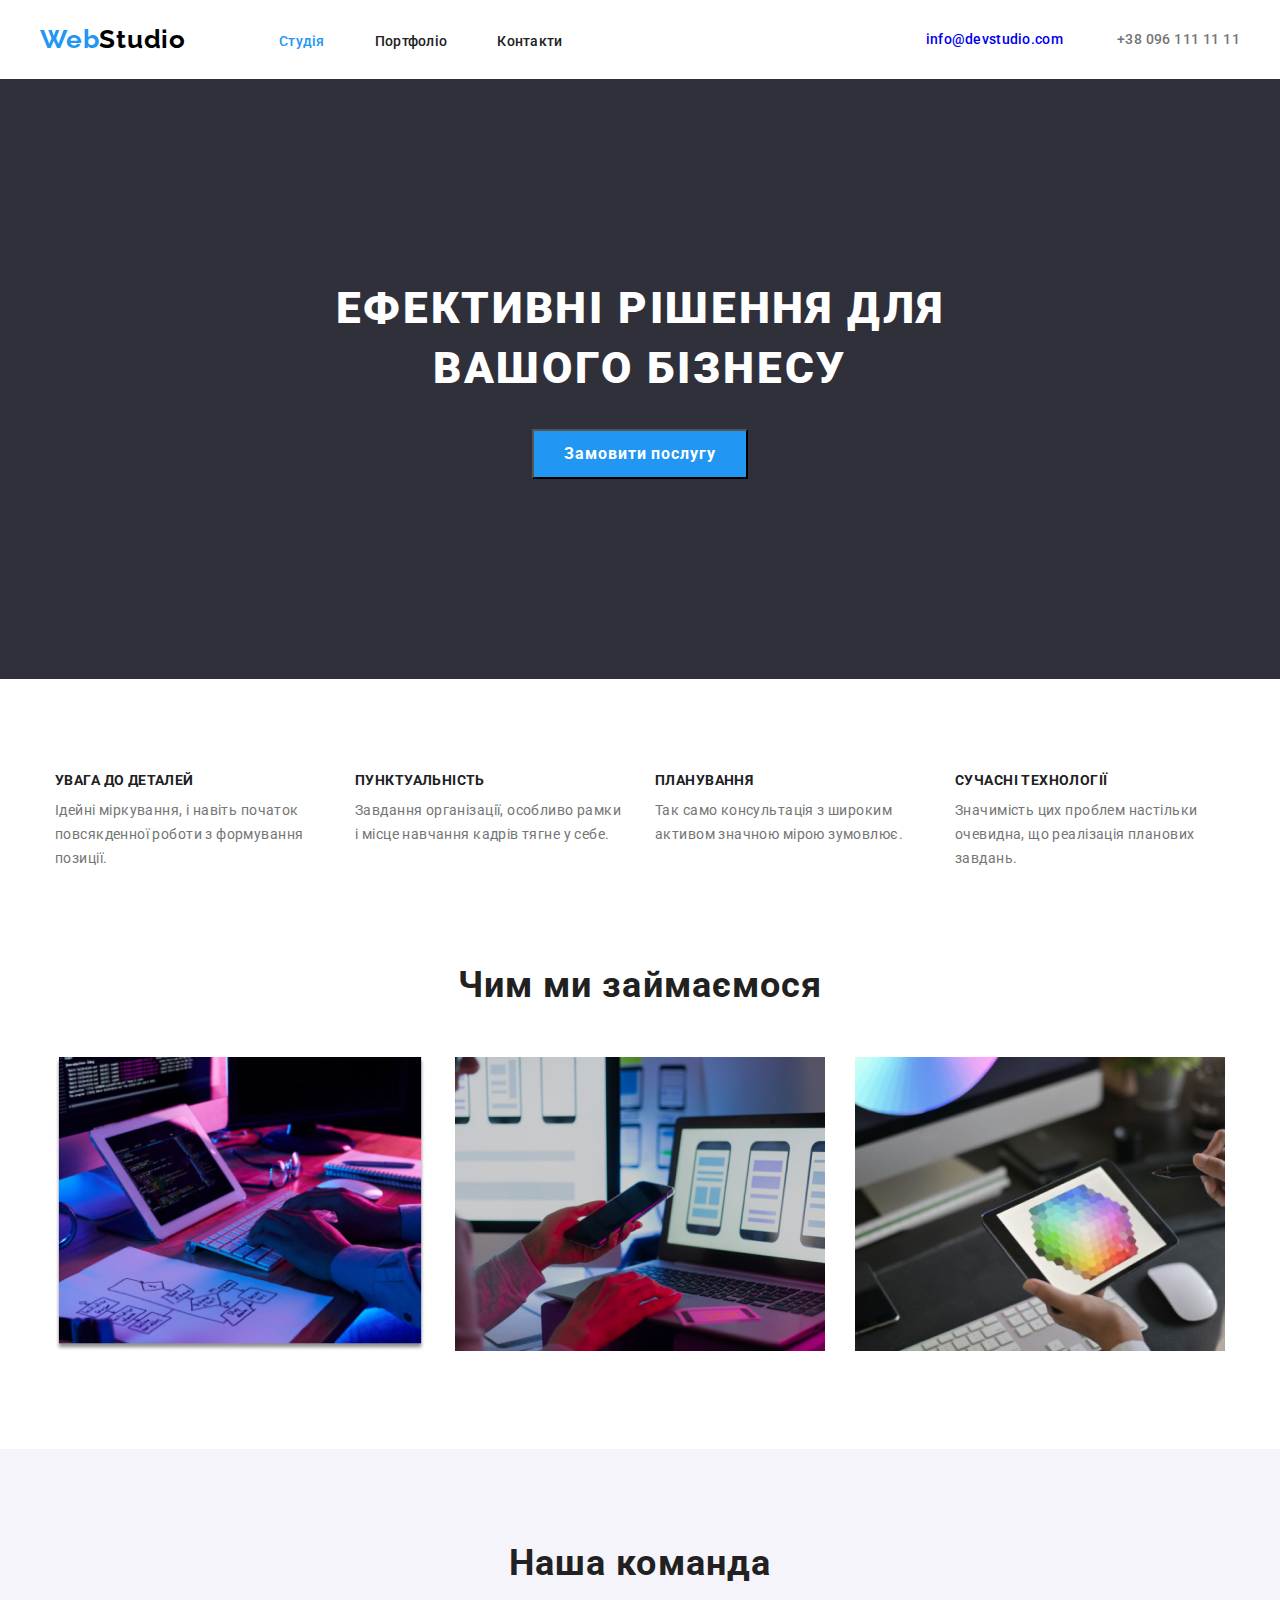
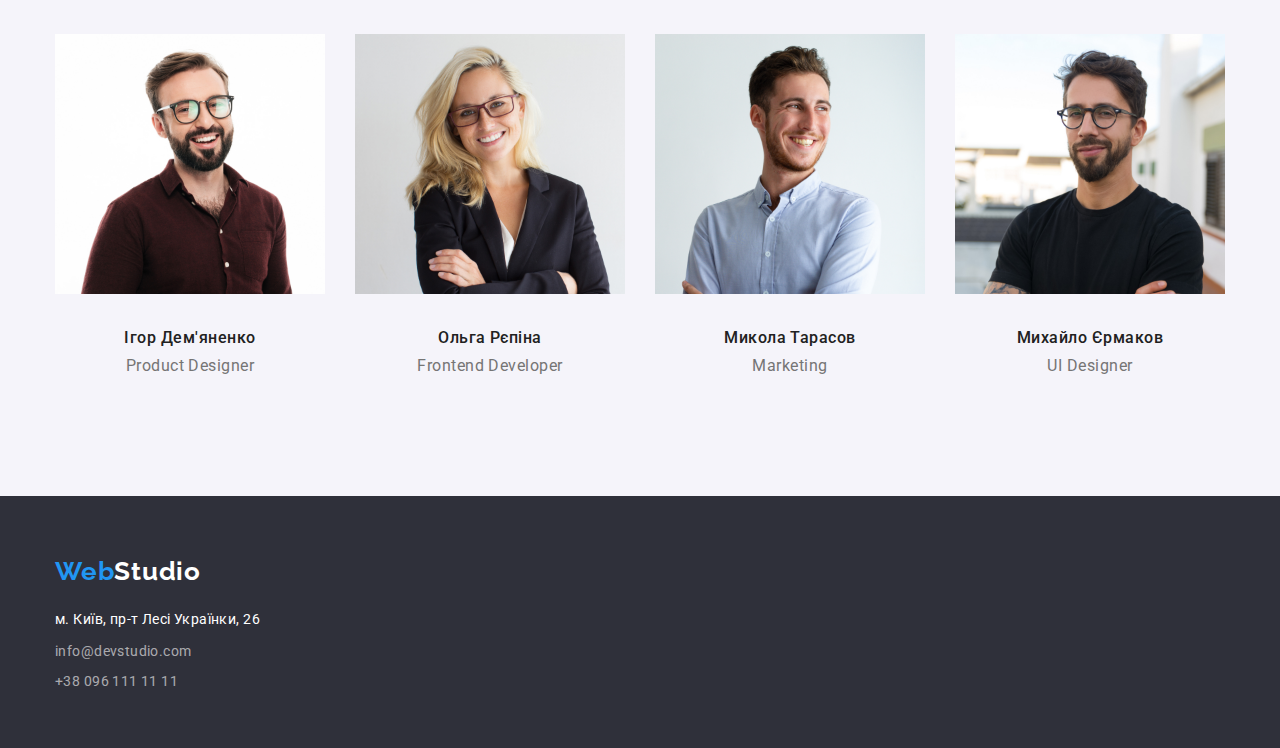
==== index.html @ 67170c25 "Initial commit" ====
<!DOCTYPE html>
<html lang="uk">
<head>
    <meta charset="UTF-8">
    <meta http-equiv="X-UA-Compatible" content="IE=edge">
    <meta name="viewport" content="width=headre, initial-scale=1.0">
    <link rel="stylesheet" href="./css/styles.css">
    <title>Студія</title>
    <link rel="preconnect" href="https://fonts.googleapis.com">
<link rel="preconnect" href="https://fonts.gstatic.com" crossorigin>
<link href="https://fonts.googleapis.com/css2?family=Raleway:wght@700&family=Roboto:wght@400;500;700;900&display=swap" rel="stylesheet">

</head>
<body> <!-- header-->
    <header class="header-main"> 
        <div class="header-container">
                <a href="./index.html" class="logo-header">
                Web<span class="studio">Studio</span></a> 
            <nav class="frame-line">
                <ul class="site-nav">    <!-- ul список-->
                    <li><a href="./index.html"
                        class="list-html current">Студія</a></li>  
                    <li><a href="./портфоліо.html"
                        class="block box">Портфоліо</a></li>
                    <li><a href="#блок2"
                        class="block">Контакти</a></li>
                </ul>
            </nav>
            <div class="header-contact">
                <a href="mailto:" class="email">info@devstudio.com</a>   
                <a href="tel:+380961111111" class="number">+38 096 111 11 11</a>
            </div>
        </div>
    </header>

    <main>          <!-- main-->
        <section class="main-head"> 
            <div class="main-container">
                <h1 class="section-main">Ефективні рішення для <br>
                    вашого бізнесу</h1>
                <button type="button" class="button-main">Замовити послугу</button>
            </div>
        </section>

        <section class="descrip-section"> <!-- descrip -->
            <div class="main-container entrance">
                <h2 class="visually-hidden">Галерея</h2> 
                <ul class="descrip-list">    
                    <li class="title-descrip">                   
                        <h3 class="title">УВАГА ДО ДЕТАЛЕЙ</h3>
                        <p class="text">Ідейні міркування, і навіть початок<br>
                            повсякденної роботи з формування<br>
                            позиції.</p>               
                    </li>
                    <li class="title-descrip">                    
                        <h3 class="title">ПУНКТУАЛЬНІСТЬ</h3>
                        <p class="text">Завдання організації, особливо рамки<br>
                            і місце навчання кадрів тягне у себе.</p>              
                    </li>
                    <li class="title-descrip">                    
                        <h3 class="title">ПЛАНУВАННЯ</h3>
                        <p class="text">Так само консультація з широким<br> 
                            активом значною мірою зумовлює.</p>                
                    </li>
                    <li class="title-descrip">                   
                        <h3 class="title">СУЧАСНІ ТЕХНОЛОГІЇ</h3>
                        <p class="text">Значимість цих проблем настільки<br> 
                        очевидна, що реалізація планових<br>
                        завдань.</p>               
                    </li>    
                </ul>
            </div>
        </section>

        <section class="foto-section">  <!-- section-foto-->
            <div class="main-container">
                <h2 class="title-img">Чим ми займаємося</h2>
                <ul class="foto-list">    <!-- ul список-->
                    <li><img src="./img/комп_1.jpg" alt="комп_1" width="370" height="294"></li>
                    <li><img src="./img/комп_2.jpg" alt="комп_2" width="370" height="294"></li>
                    <li><img src="./img/комп_3.jpg" alt="комп_3" width="370" height="294"></li>
                    </ul>
            </div>
        </section>

        <section class="team-section hue">    <!-- team-->
            <div class="main-container">
                <h2 class="team-basic">Наша команда</h2>
                <ul class="team-list">    <!-- ul список-->
                    <li class="team-person">
                        <img src="./img/команда1.jpg" alt="команда1" width="270" height="260">
                        <div class="text-team">
                            <h3 class="first-name">Ігор Дем'яненко</h3>
                            <p class="profession">Product Designer</p>  
                        </div>             
                    </li>
                    <li class="team-person">
                        <img src="./img/команда2.jpg" alt="команда2" width="270" height="260">
                        <div class="text-team">
                            <h3 class="first-name">Ольга Рєпіна</h3>
                            <p class="profession">Frontend Developer</p> 
                        </div>
                    </li>
                    <li class="team-person">
                        <img src="./img/команда3.jpg" alt="команда3" width="270" height="260">
                        <div class="text-team">
                            <h3 class="first-name">Микола Тарасов</h3>
                            <p class="profession">Marketing</p> 
                        </div>
                    </li>
                    <li class="team-person">
                        <img src="./img/команда4.jpg" alt="команда4" width="270" height="260">
                        <div class="text-team">
                            <h3 class="first-name">Михайло Єрмаков</h3>
                            <p class="profession">UI Designer</p> 
                        </div>
                    </li>    
                </ul>
            </div>
        </section>

    </main>

    <footer class="footer-section date">    <!-- footer-->
        <div class="main-container">
            <a href="./index.html" class="logo-footer">
            Web<span class="logo-web">Studio</span></a>     
            
            <address class="address-picture">        
                <a href="https://goo.gl/maps/kxmiB2aWY7ckn5UL8"
                target="_blank" rel="noopener noreferrer nofollow"
                class="footer-address address-size"
                >м. Київ, пр-т Лесі Українки, 26</a>
                <ul>
                    <li class="address-size">
                        <a href="mailto:info@devstudio.com"
                        class="item-footer">info@devstudio.com</a></li>
                    <li class="address-tel">
                        <a href="tel:+380961111111"
                        class="item-footer">+38 096 111 11 11</a></li>            
                </ul>
            </address>
        </div>
    </footer>
</body>
</html>
---- css/styles.css ----
/* колір осн. текста   #212121 */
/* допоміж. колір текста  #757575 */
/* білий   #FFFFFF */
/* акцент   #2196F3 */
/* втор. колір фона #F5F5F5 */

/* var - функція в css  */

:root {
    --primary-text-color: #757575; /* всі шріфти чорні */
    --title-text-color: #212121;
    --accent-color: #2196F3;
    --white-color: #FFFFFF;
    --primary-white-color: #F5F5F5;

}

body{
    /*background-color: #FFFFFF; */ /* фон документа */
    /*background-color: var(--primary-white-color);*/
    color: var(--primary-text-color); 
    font-family: 'Roboto';
} 

/* селектор потомка (всі ссилки а)*/
* {
    margin: 0;  /* cбросити відступи до "0" */
    padding: 0; 
    box-sizing: border-box; /*щоб padding не збільш. , а звужували весь контент всередину*/
}

ul{
    list-style: none; /* видалить всі точки перед словами */
}


/* header */

.header-main {
    padding-top: 24px;
    padding-bottom: 24px;
}

.line {
    border-bottom: 1px solid #ECECEC; /* робить лінію під контентом */
    padding-top: 24px;
    padding-bottom: 24px;
}

.header-container {
    width: 1200px;
    padding-left: 0;
    padding-right: 0;
    /*height: 80px; */      /* якщо padding то висота не потрібна */
    margin: 0 auto;
    display: flex;
    align-items: center;    /* вирівнюємо по центру текст */
    /*justify-content: space-between; /* розтягує по ширині */
}


.logo-header{
    font-family: 'Raleway';
    font-weight: 700;
    font-size: 26px;
    line-height: 1.19;
    letter-spacing: 0.03em;
    color: var(--accent-color);
    text-decoration: none;
}

.studio{
    color: #000000;
}

.frame-line {
    margin-left: 93px;
}

.site-nav {
    width: 281px;
    height: 16px;
    display: flex;
    gap: 50px;
}

.list-html.current { 
    
    font-weight: 500;
    font-size: 14px;
    line-height: 1.14;
    letter-spacing: 0.02em;
    color: var(--accent-color);
    text-decoration: none;
} 

.list-html:hover {  
    color: var(--title-text-color);
} 

.block{
    font-weight: 500;
    font-size: 14px;
    line-height: 1.14;
    letter-spacing: 0.02em;
    color: var(--title-text-color);
    text-decoration: none;
}

.block:hover {
    color: orange;
}

.header-contact {
    margin-left: auto;
}

.email {
    font-weight: 500;
    font-size: 14px;
    line-height: 1.14;
    letter-spacing: 0.02em;
    /*color: var(--accent-color);*/
    text-decoration: none;
    margin-right: 50px;
}

.email.another {
    font-weight: 500;
    font-size: 14px;
    line-height: 1.14;
    letter-spacing: 0.02em;
    color: var(--primary-text-color);
    text-decoration: none;
    margin-right: 50px; 
}

.number{
    font-weight: 500;
    font-size: 14px;
    line-height: 1.71;
    letter-spacing: 0.03em;
    color: var(--primary-text-color);
    text-decoration: none;      /* прибрати підкреслення */
}



/* main */

.main-head {
    height: 600px;
    background: #2F303A;
    margin: 0 auto;     /*розміщення по середині*/
    padding-top: 200px;
    padding-bottom: 200px;
}

.main-container {
    width: 1200px;
    padding-left: 15px;
    padding-right: 15px;
    margin: 0 auto;         
}

.section-main {
    font-weight: 900;
    font-size: 44px;
    line-height: 1.36;
    text-align: center;
    letter-spacing: 0.06em;
    text-transform: uppercase;
    color: var(--white-color);
    margin-bottom: 30px;
}

.section-main:hover { /*селектор состояния (при наведенні) до всіх */
    color: orange;
}

/*селектор focus (при наведенні) до інтерактивних (кнопки, ссилки, елементи форми) */
/*селектор active (при натиснені) до інтерактивних (кнопки, ссилки, елементи форми) */
 /*селектор current (при наведенні (текущая страница)) до інтерактивних (кнопки, ссилки, елементи форми) */

/* .section-main:active { 
    color: rgb(255, 0, 0, 0.8);  
}  */

/* .section-main:current { 
    color: rgb(255, 0, 0, 0.8);  
}  */

/*  color: rgb(255, 0, 0, 0.8);  4 цифра - прозрачность в % */

.button-main {
    font-family: 'Roboto';
    font-weight: 700;
    font-size: 16px;
    line-height: 1,87;
    text-align: center;
    letter-spacing: 0.06em;
    background-color: var(--accent-color);
    color: var(--white-color);
    width: 216px;
    height: 50px;
    display: block;
    margin: 0 auto;
}

/*descrip*/
                /*прихований заголовок*/
.descrip-section {
    padding-top: 94px;
    /*padding-bottom: 94px;*/
}

.entrance {
    padding-bottom: 0;
}

.visually-hidden{
    position: absolute;
    white-space: nowrap;
    width: 1px;
    height: 1px;
    overflow: hidden;
    border: 0;
    padding: 0;
    clip: rect(0 0 0 0);
    clip-path: inset(50%);
    margin: -1px;
}

.descrip-list {
    height: 98px;
    display: flex;
    gap: 30px;
}

.title-descrip {
    width: 270px;
}

.title{
    font-weight: 700;
    font-size: 14px;
    line-height: 1.14;
    letter-spacing: 0.03em;
    text-transform: uppercase;
    color: var(--title-text-color);
    margin-bottom: 10px;
}

.text{
    font-weight: 400;
    font-size: 14px;
    line-height: 1.71;
    letter-spacing: 0.03em;
    color: var(--primary-text-color);
}

/*section-foto*/

.foto-section {
    padding-top: 94px;
    padding-bottom: 94px;
}

.title-img{
    font-weight: 700;
    font-size: 36px;
    line-height: 1.16;
    text-align: center;
    letter-spacing: 0.03em;
    color: var(--title-text-color);
    margin-bottom: 50px;
}

.foto-list {
    display: flex;
    gap: 30px;
}

/*team*/

.team-section {
    padding-top: 94px;
    padding-bottom: 94px;
}

.hue {       
    background-color: #F5F4FA;
}

 /*outline: 2px solid red; */ /* контур контейнера*/

.team-basic {
    font-weight: 700;
    font-size: 36px;
    line-height: 1.16;
    text-align: center;
    letter-spacing: 0.03em;
    color: var(--title-text-color);
    margin-bottom: 50px;
}

.team-list {
    width: 1170px;
    height: 368px;
    display: flex;      /*розміщення в ряд*/
    gap: 30px;          /*відступ від обекта до наступного 30px*/
    margin: 0 auto;
}

.team-person {
    width: calc((100%-90px) / 4);
    height: 368px;
}

.text-team {
    width: 270px;
    padding-top: 30px;
    padding-bottom: 30px;
    margin: 0 auto;
}

.first-name {
    font-weight: 500;
    font-size: 16px;
    line-height: 19px;
    text-align: center;
    letter-spacing: 0.03em;
    color: var(--title-text-color);
    white-space: nowrap;
}

.profession {
    font-weight: 400;
    font-size: 16px;
    line-height: 1.18;
    text-align: center;
    letter-spacing: 0.03em;
    color: var(--primary-text-color);
    margin-top: 10px;
    white-space: nowrap;
}

/*footer*/

.footer-section {
    padding-top: 60px;
    padding-bottom: 60px;
}

.date {
    height: 252px;
    background: #2F303A;
}

.logo-footer{
    font-family: 'Raleway';
    font-weight: 700;
    font-size: 26px;
    line-height: 1.19;
    letter-spacing: 0.03em;
    color: var(--accent-color);
    text-decoration: none;
}

.logo-web{
    color: var(--white-color);
}

.address-picture {
    margin-top: 20px;
    width: 231px;
    height: 21px;
}

.footer-address{
    font-style: normal;   /*лише для тега адреси*/
    font-weight: 400;
    font-size: 14px;
    line-height: 24px;
    letter-spacing: 0.03em;
    color: var(--white-color);
    text-decoration: none;
}

.address-size {
    width: 231px;
    height: 21px;
    margin-top: 9px;
}

.address-tel {
    width: 231px;
    height: 21px;
    margin-top: 9px;
}

.item-footer{
    font-style: normal;
    font-weight: 400;
    font-size: 14px;
    line-height: 1.71;
    letter-spacing: 0.03em;
    color: rgba(255, 255, 255, 0.6);
    text-decoration: none;
}


/* section-portfolio */

.section-portfolio {
    padding-top: 94px;
    padding-bottom: 94px;
}

.container-portfolio {
    width: 1200px;
    padding-left: 15px;
    padding-right: 15px;
    margin: 0 auto;  
}

.button-roster {
    display: flex;
    gap: 8px; 
    margin-bottom: 50px;  
    justify-content: center;  /*вирівнює по центру бо є "display: flex" */
}

.button-head.current { 
    font-family: 'Roboto';
    font-weight: 500;
    font-size: 16px;
    line-height: 1.62;
    text-align: center;
    letter-spacing: 0.03em;
    color: var(--white-color);
    background-color: var(--accent-color);
    width: 73px;
    height: 38px;
    padding: 6px 25px;
    border: none;
    border-radius: 4px;
} 

.button-portfolio {
    font-family: 'Roboto';
    font-weight: 500;
    font-size: 16px;
    line-height: 1.62;
    text-align: center;
    letter-spacing: 0.03em;
    color: var(--title-text-color);
    width: 125px;
    height: 38px;
    padding: 6px 22px;
    border: none;           /*прибирає контур кнопки*/
    white-space: nowrap;     /*не розбивати на 2 строки*/
    border-radius: 4px;
}

.button-portfolio:hover, :focus {  
    color: var(--white-color);
    background-color: var(--accent-color);
} 


/* foto-wrap */
   
.foto-wrap {
    display: flex;     /*розміщення в ряд*/
    flex-wrap: wrap; 
    gap: 30px;
   /* width: calc((100%-60px) / 3); */
}

.foto-item {
    width: 370px;
    height: 404px;
    border: 1px solid #ECECEC;
}

.text-frame {
    width: 370px;
    padding: 20px 24px;
    margin: 0 auto;
   /* border: 1px solid #ECECEC; */
}

.project-name {
    font-weight: 700;
    font-size: 18px;
    line-height: 2;
    letter-spacing: 0.06em;
    color: var(--title-text-color);
    width: 322px;
    height: 36px;
}

.descr {
    font-weight: 400;
    font-size: 16px;
    line-height: 1.87;
    letter-spacing: 0.03em;
    color: var(--primary-text-color);
    width: 322px;
    height: 30px;
    margin-top: 4px;    
}
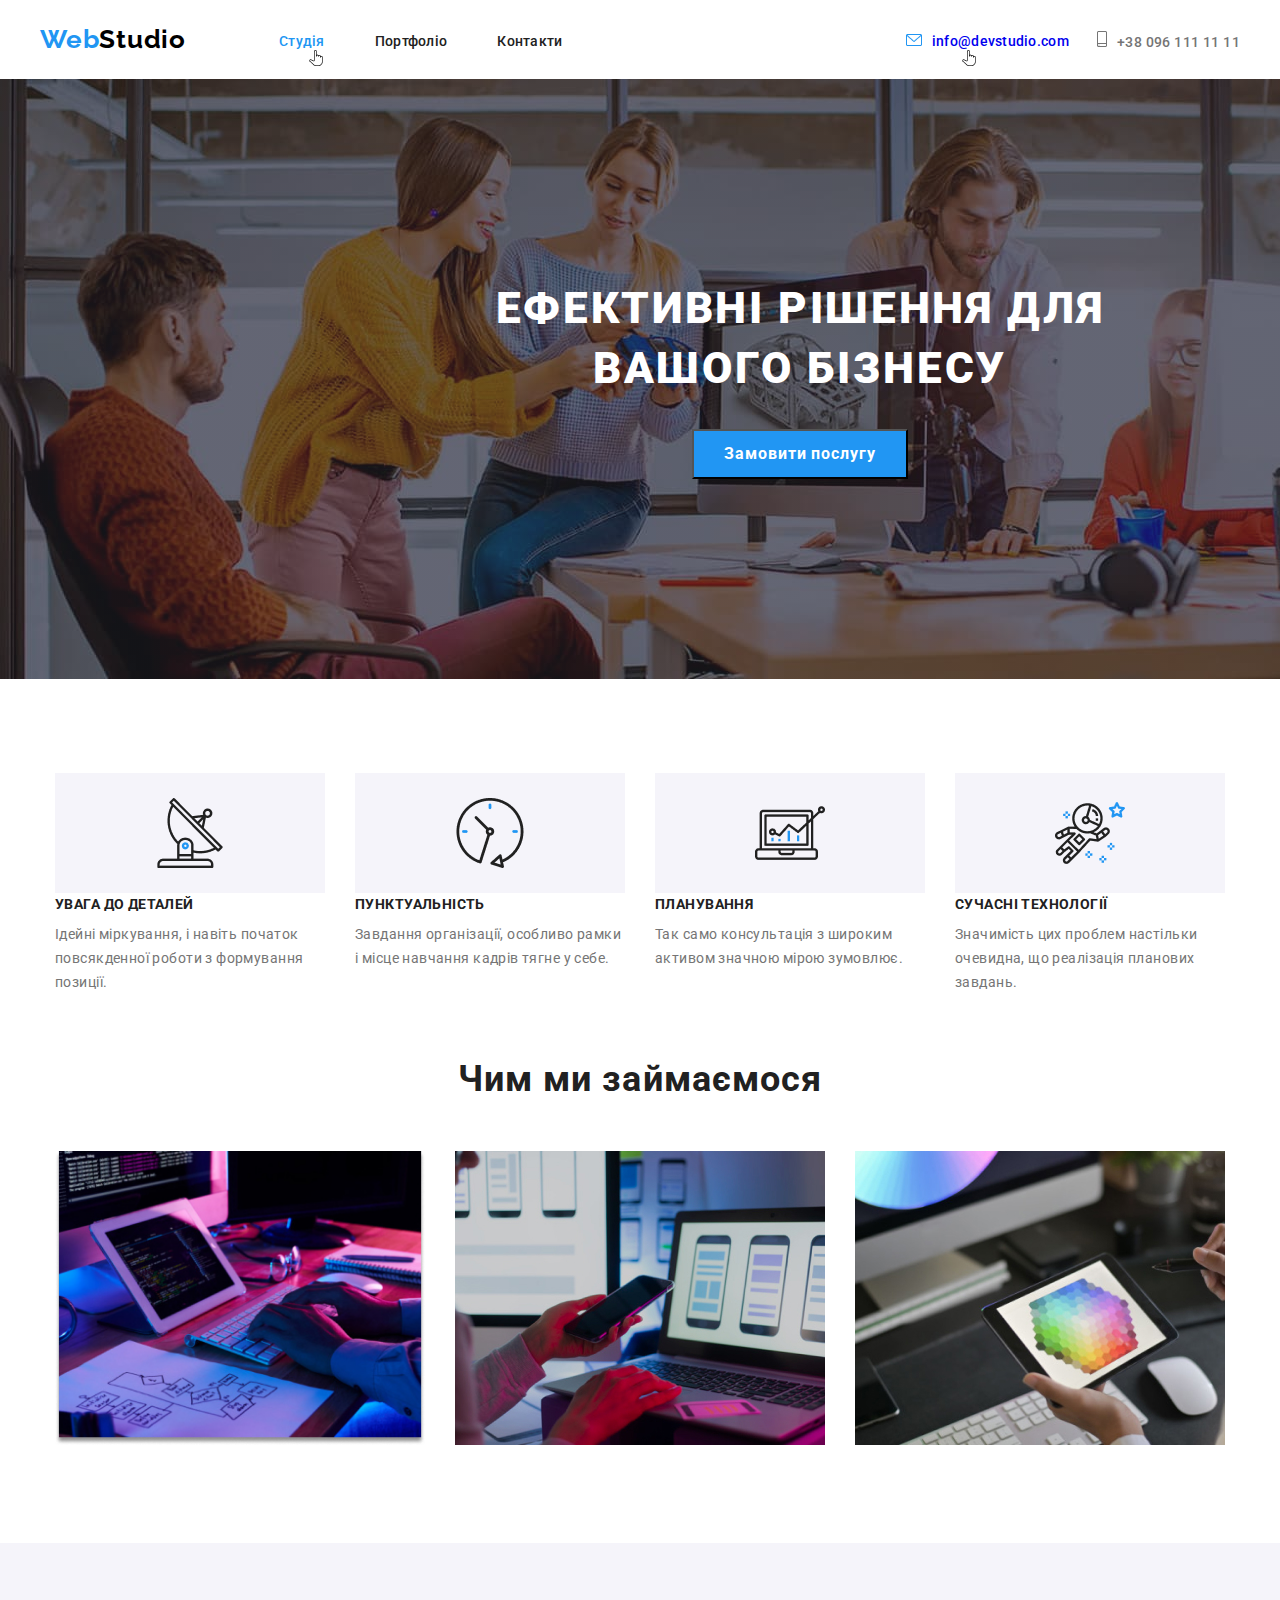
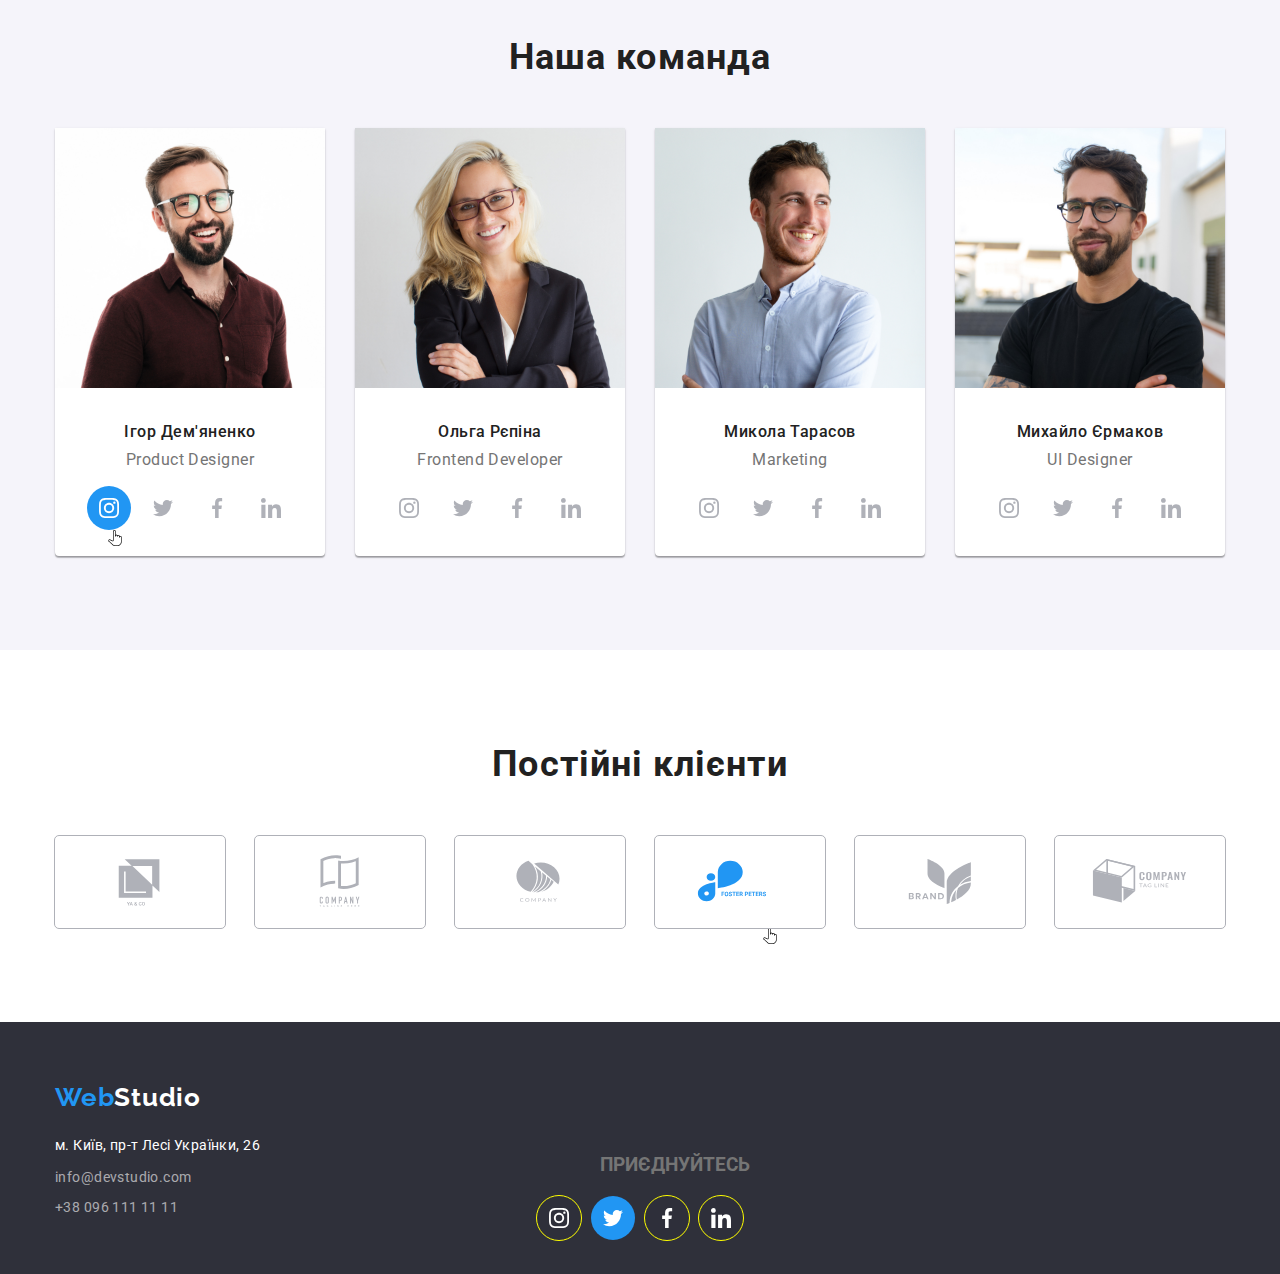
==== commit 98041aaf: "update index.html" ====
--- a/index.html
+++ b/index.html
@@ -27,10 +27,13 @@
                 </ul>
             </nav>
             <div class="header-contact">
-                <a href="mailto:" class="email">info@devstudio.com</a>   
-                <a href="tel:+380961111111" class="number">+38 096 111 11 11</a>
+                <ul class="form">
+                    <li><a href="mailto:" class="email current">info@devstudio.com</a></li>
+                    <li><a href="tel:+380961111111" class="number">+38 096 111 11 11</a></li>
+                </ul>
             </div>
         </div>
+
     </header>
 
     <main>          <!-- main-->
@@ -46,27 +49,27 @@
             <div class="main-container entrance">
                 <h2 class="visually-hidden">Галерея</h2> 
                 <ul class="descrip-list">    
-                    <li class="title-descrip">                   
+                    <li class="title-descrip icon-mobile">
                         <h3 class="title">УВАГА ДО ДЕТАЛЕЙ</h3>
                         <p class="text">Ідейні міркування, і навіть початок<br>
-                            повсякденної роботи з формування<br>
-                            позиції.</p>               
-                    </li>
-                    <li class="title-descrip">                    
+                        повсякденної роботи з формування<br>
+                        позиції.</p> 
+                    </li>
+                    <li class="title-descrip icon-clock">
                         <h3 class="title">ПУНКТУАЛЬНІСТЬ</h3>
                         <p class="text">Завдання організації, особливо рамки<br>
-                            і місце навчання кадрів тягне у себе.</p>              
-                    </li>
-                    <li class="title-descrip">                    
+                        і місце навчання кадрів тягне у себе.</p> 
+                    </li>
+                    <li class="title-descrip icon-diagram">
                         <h3 class="title">ПЛАНУВАННЯ</h3>
                         <p class="text">Так само консультація з широким<br> 
-                            активом значною мірою зумовлює.</p>                
-                    </li>
-                    <li class="title-descrip">                   
+                        активом значною мірою зумовлює.</p>  
+                    </li>
+                    <li class="title-descrip icon-astronaut">
                         <h3 class="title">СУЧАСНІ ТЕХНОЛОГІЇ</h3>
                         <p class="text">Значимість цих проблем настільки<br> 
                         очевидна, що реалізація планових<br>
-                        завдань.</p>               
+                        завдань.</p> 
                     </li>    
                 </ul>
             </div>
@@ -87,35 +90,205 @@
             <div class="main-container">
                 <h2 class="team-basic">Наша команда</h2>
                 <ul class="team-list">    <!-- ul список-->
-                    <li class="team-person">
-                        <img src="./img/команда1.jpg" alt="команда1" width="270" height="260">
-                        <div class="text-team">
-                            <h3 class="first-name">Ігор Дем'яненко</h3>
-                            <p class="profession">Product Designer</p>  
-                        </div>             
-                    </li>
-                    <li class="team-person">
-                        <img src="./img/команда2.jpg" alt="команда2" width="270" height="260">
-                        <div class="text-team">
-                            <h3 class="first-name">Ольга Рєпіна</h3>
-                            <p class="profession">Frontend Developer</p> 
-                        </div>
-                    </li>
-                    <li class="team-person">
-                        <img src="./img/команда3.jpg" alt="команда3" width="270" height="260">
-                        <div class="text-team">
-                            <h3 class="first-name">Микола Тарасов</h3>
-                            <p class="profession">Marketing</p> 
-                        </div>
-                    </li>
-                    <li class="team-person">
-                        <img src="./img/команда4.jpg" alt="команда4" width="270" height="260">
-                        <div class="text-team">
-                            <h3 class="first-name">Михайло Єрмаков</h3>
-                            <p class="profession">UI Designer</p> 
-                        </div>
-                    </li>    
+                <li class="team-person">
+                    <img src="./img/команда1.jpg" alt="команда1" width="270" height="260">
+                    <div class="text-team">
+                        <h3 class="first-name">Ігор Дем'яненко</h3>
+                        <p class="profession">Product Designer</p>
+                        <ul class="barbers-cos-list list">
+                            <li class="barbers-cos-item fing">
+                                <a href="" class="barbers-cos-link blue-link">
+                                    <svg class="barbers-blue-icon" width="20" height="20">
+                                    <use href="./img/icon.svg#icon-instagram"></use>
+                                  </svg>
+                                </a>
+                            </li>
+                            <li class="barbers-cos-item">
+                                <a href="" class="barbers-cos-link link">
+                                    <svg class="barbers-cos-icon" width="20" height="20">
+                                    <use href="./img/icon.svg#icon-twitter"></use>
+                                    </svg>                                 
+                                </a>
+                            </li>
+                            <li class="barbers-cos-item">
+                                <a href="" class="barbers-cos-link link">
+                                    <svg class="barbers-cos-icon" width="20" height="20">
+                                    <use href="./img/icon.svg#icon-facebook"></use>
+                                    </svg>
+                                </a>
+                            </li>
+                            <li class="barbers-cos-item">
+                                <a href="" class="barbers-cos-link link">
+                                    <svg class="barbers-cos-icon" width="20" height="20">
+                                    <use href="./img/icon.svg#icon-linkedin"></use>
+                                    </svg>
+                                </a>
+                            </li>
+                        </ul>
+                    </div>             
+                </li>
+                <li class="team-person">
+                    <img src="./img/команда2.jpg" alt="команда2" width="270" height="260">
+                    <div class="text-team">
+                        <h3 class="first-name">Ольга Рєпіна</h3>
+                        <p class="profession">Frontend Developer</p>
+                        <ul class="barbers-cos-list list">
+                            <li class="barbers-cos-item">
+                                <a href="" class="barbers-cos-link link">
+                                    <svg class="barbers-cos-icon" width="20" height="20">
+                                    <use href="./img/icon.svg#icon-instagram"></use>
+                                  </svg>
+                                </a>
+                            </li>
+                            <li class="barbers-cos-item">
+                                <a href="" class="barbers-cos-link link">
+                                    <svg class="barbers-cos-icon" width="20" height="20">
+                                    <use href="./img/icon.svg#icon-twitter"></use>
+                                    </svg>                                 
+                                </a>
+                            </li>
+                            <li class="barbers-cos-item">
+                                <a href="" class="barbers-cos-link link">
+                                    <svg class="barbers-cos-icon" width="20" height="20">
+                                    <use href="./img/icon.svg#icon-facebook"></use>
+                                    </svg>
+                                </a>
+                            </li>
+                            <li class="barbers-cos-item">
+                                <a href="" class="barbers-cos-link link">
+                                    <svg class="barbers-cos-icon" width="20" height="20">
+                                    <use href="./img/icon.svg#icon-linkedin"></use>
+                                    </svg>
+                                </a>
+                            </li>
+                        </ul>
+                    </div>
+                </li>
+                <li class="team-person">
+                    <img src="./img/команда3.jpg" alt="команда3" width="270" height="260">
+                    <div class="text-team">
+                        <h3 class="first-name">Микола Тарасов</h3>
+                        <p class="profession">Marketing</p>
+                        <ul class="barbers-cos-list list">
+                            <li class="barbers-cos-item">
+                                <a href="" class="barbers-cos-link link">
+                                    <svg class="barbers-cos-icon" width="20" height="20">
+                                    <use href="./img/icon.svg#icon-instagram"></use>
+                                  </svg>
+                                </a>
+                            </li>
+                            <li class="barbers-cos-item">
+                                <a href="" class="barbers-cos-link link">
+                                    <svg class="barbers-cos-icon" width="20" height="20">
+                                    <use href="./img/icon.svg#icon-twitter"></use>
+                                    </svg>                                 
+                                </a>
+                            </li>
+                            <li class="barbers-cos-item">
+                                <a href="" class="barbers-cos-link link">
+                                    <svg class="barbers-cos-icon" width="20" height="20">
+                                    <use href="./img/icon.svg#icon-facebook"></use>
+                                    </svg>
+                                </a>
+                            </li>
+                            <li class="barbers-cos-item">
+                                <a href="" class="barbers-cos-link link">
+                                    <svg class="barbers-cos-icon" width="20" height="20">
+                                    <use href="./img/icon.svg#icon-linkedin"></use>
+                                    </svg>
+                                </a>
+                            </li>
+                        </ul>
+                    </div>
+                </li>
+                <li class="team-person">
+                    <img src="./img/команда4.jpg" alt="команда4" width="270" height="260">
+                    <div class="text-team">
+                        <h3 class="first-name">Михайло Єрмаков</h3>
+                        <p class="profession">UI Designer</p>
+                        <ul class="barbers-cos-list list">
+                            <li class="barbers-cos-item">
+                                <a href="" class="barbers-cos-link link">
+                                    <svg class="barbers-cos-icon" width="20" height="20">
+                                    <use href="./img/icon.svg#icon-instagram"></use>
+                                  </svg>
+                                </a>
+                            </li>
+                            <li class="barbers-cos-item">
+                                <a href="" class="barbers-cos-link link">
+                                    <svg class="barbers-cos-icon" width="20" height="20">
+                                    <use href="./img/icon.svg#icon-twitter"></use>
+                                    </svg>                                 
+                                </a>
+                            </li>
+                            <li class="barbers-cos-item">
+                                <a href="" class="barbers-cos-link link">
+                                    <svg class="barbers-cos-icon" width="20" height="20">
+                                    <use href="./img/icon.svg#icon-facebook"></use>
+                                    </svg>
+                                </a>
+                            </li>
+                            <li class="barbers-cos-item">
+                                <a href="" class="barbers-cos-link link">
+                                    <svg class="barbers-cos-icon" width="20" height="20">
+                                    <use href="./img/icon.svg#icon-linkedin"></use>
+                                    </svg>
+                                </a>
+                            </li>
+                        </ul> 
+                    </div>
+                </li>    
                 </ul>
+            </div>
+        </section>
+
+        <section class="client-section"> <!-- client-section -->
+            <div class="main-container">
+                <h2 class="client-link">Постійні клієнти</h2> 
+                <ul class="client-list list">      
+                    <li class="client-item">
+                        <a href="" class="client-cos-link link-cos">
+                            <svg class="client-icon" width="106" height="60">
+                            <use href="./img/icon.svg#icon-Logo"></use>
+                            </svg>
+                        </a>
+                    </li>
+                    <li class="client-item">
+                        <a href="" class="client-cos-link link-cos">
+                            <svg class="client-icon" width="106" height="60">
+                            <use href="./img/icon.svg#icon-Logo-1"></use>
+                            </svg>                                 
+                        </a>
+                    </li>
+                    <li class="client-item">
+                        <a href="" class="client-cos-link link-cos">
+                            <svg class="client-icon" width="106" height="60">
+                            <use href="./img/icon.svg#icon-Logo-2"></use>
+                            </svg>
+                        </a>
+                    </li>
+                    <li class="client-item four-fing">
+                        <a href="" class="client-cos-link link-cos-blue">
+                            <svg class="client-icon-blue" width="106" height="60"">
+                            <use href="./img/icon.svg#icon-Logo-3"></use>
+                            </svg>
+                        </a>
+                    </li>
+                    <li class="client-item">
+                        <a href="" class="client-cos-link link-cos">
+                            <svg class="client-icon" width="106" height="60"">
+                            <use href="./img/icon.svg#icon-Logo-4"></use>
+                            </svg>
+                        </a>
+                    </li>
+                    <li class="client-item">
+                        <a href="" class="client-cos-link link-cos">
+                            <svg class="client-icon" width="106" height="60"">
+                            <use href="./img/icon.svg#icon-Logo-5"></use>
+                            </svg>
+                        </a>
+                    </li>
+                </ul>    
             </div>
         </section>
 
@@ -127,20 +300,56 @@
             Web<span class="logo-web">Studio</span></a>     
             
             <address class="address-picture">        
-                <a href="https://goo.gl/maps/kxmiB2aWY7ckn5UL8"
+            <a href="https://goo.gl/maps/kxmiB2aWY7ckn5UL8"
                 target="_blank" rel="noopener noreferrer nofollow"
                 class="footer-address address-size"
                 >м. Київ, пр-т Лесі Українки, 26</a>
-                <ul>
-                    <li class="address-size">
-                        <a href="mailto:info@devstudio.com"
-                        class="item-footer">info@devstudio.com</a></li>
-                    <li class="address-tel">
-                        <a href="tel:+380961111111"
-                        class="item-footer">+38 096 111 11 11</a></li>            
-                </ul>
+            <ul>
+                <li class="address-size">
+                    <a href="mailto:info@devstudio.com"
+                    class="item-footer">info@devstudio.com</a></li>
+                <li class="address-tel">
+                    <a href="tel:+380961111111"
+                    class="item-footer">+38 096 111 11 11</a></li>            
+            </ul>
             </address>
+        </div>
+
+        <div class="main-container">
+            <h3 class="header-links">ПРИЄДНУЙТЕСЬ</h3>
+            <ul class="links-list">
+                <li class="links-item">
+                    <a href="" class="links-cos-link row">
+                        <svg class="links-cos-icon" width="20" height="20">
+                        <use href="./img/icon.svg#icon-instagram"></use>
+                        </svg>                                 
+                    </a>
+                </li>
+                <li class="links-item">
+                    <a href="" class="links-cos-link blue-link">
+                        <svg class="links-blue-icon" width="20" height="20">
+                        <use href="./img/icon.svg#icon-twitter"></use>
+                        </svg>
+                    </a>
+                </li>
+                <li class="links-item">
+                    <a href="" class="links-cos-link row">
+                        <svg class="links-cos-icon" width="20" height="20">
+                        <use href="./img/icon.svg#icon-facebook"></use>
+                        </svg>                                 
+                    </a>
+                </li>
+                <li class="links-item">
+                    <a href="" class="links-cos-link row">
+                        <svg class="links-cos-icon" width="20" height="20">
+                        <use href="./img/icon.svg#icon-linkedin"></use>
+                        </svg>                                 
+                    </a>
+                </li>
+            </ul>
         </div>
     </footer>
 </body>
-</html>+</html>
+
+        --- a/css/styles.css
+++ b/css/styles.css
@@ -58,7 +58,6 @@
     /*justify-content: space-between; /* розтягує по ширині */
 }
 
-
 .logo-header{
     font-family: 'Raleway';
     font-weight: 700;
@@ -85,7 +84,6 @@
 }
 
 .list-html.current { 
-    
     font-weight: 500;
     font-size: 14px;
     line-height: 1.14;
@@ -98,6 +96,30 @@
     color: var(--title-text-color);
 } 
 
+.list-html-label.current {
+    font-weight: 500;
+    font-size: 14px;
+    line-height: 1.14;
+    letter-spacing: 0.02em;
+    color: var(--accent-color);
+    text-decoration: none;
+}
+
+.list-html-label:hover {  
+    color: var(--title-text-color);
+} 
+
+.list-html::after {
+    content: '';
+    display: inline-block;
+    width: 45px;
+    height: 16px;
+    background-image: url(../img/finger\ 1.png);
+    background-size: 16px 16px;
+    background-repeat: no-repeat;
+    background-position: right;
+}
+
 .block{
     font-weight: 500;
     font-size: 14px;
@@ -113,6 +135,13 @@
 
 .header-contact {
     margin-left: auto;
+    
+}
+
+.form {
+    display: flex;
+    margin-right: 0;
+    height: 16px;
 }
 
 .email {
@@ -125,14 +154,44 @@
     margin-right: 50px;
 }
 
-.email.another {
+.email::before {
+    content: '';
+    display: inline-block;
+    width: 16px;
+    height: 12px;
+    background-image: url(../img/envelope\ \(hover\).png);
+    margin-right: 10px;
+}
+
+.email::after {
+    content: '';
+    display: block;
+    width: 161px;
+    height: 16px;
+    background-image: url(../img/finger\ 1.png);
+    background-repeat: no-repeat;
+    background-position: left;
+    background-position: 55px;
+    margin-right: 30px;
+}
+
+.email-label {
     font-weight: 500;
     font-size: 14px;
     line-height: 1.14;
     letter-spacing: 0.02em;
     color: var(--primary-text-color);
     text-decoration: none;
-    margin-right: 50px; 
+    margin-right: 50px;
+}
+
+.email-label::before {
+    content: '';
+    display: inline-block;
+    width: 16px;
+    height: 12px;
+    background-image: url(../img/envelope.png);
+    margin-right: 10px;
 }
 
 .number{
@@ -144,23 +203,33 @@
     text-decoration: none;      /* прибрати підкреслення */
 }
 
-
-
-/* main */
+.number::before {
+    content: '';
+    display: inline-block;
+    width: 10px;
+    height: 16px;
+    background-image: url('../img/smartphone.png');
+    /*align-items: baseline;*/   /* вирівнювання по лінії букв */
+    margin-right: 10px;
+}
+
+
+
+/*margin: 0 auto;    розміщення по середині*/
+
 
 .main-head {
+    width: 1600px;
     height: 600px;
-    background: #2F303A;
-    margin: 0 auto;     /*розміщення по середині*/
+    margin: 0 auto;   
     padding-top: 200px;
     padding-bottom: 200px;
-}
-
-.main-container {
-    width: 1200px;
-    padding-left: 15px;
-    padding-right: 15px;
-    margin: 0 auto;         
+    background-image: linear-gradient(
+        rgba(47, 48, 58, 0.4), 
+        rgba(47, 48, 58, 0.4)), url(../img/Img.jpg);
+    background-repeat: no-repeat;
+    background-position: center;
+    background-size: cover;
 }
 
 .section-main {
@@ -211,7 +280,15 @@
                 /*прихований заголовок*/
 .descrip-section {
     padding-top: 94px;
-    /*padding-bottom: 94px;*/
+    padding-bottom: 94px;
+}
+
+
+.main-container {
+    width: 1200px;
+    padding-left: 15px;
+    padding-right: 15px;
+    margin: 0 auto;         
 }
 
 .entrance {
@@ -241,6 +318,33 @@
     width: 270px;
 }
 
+.title-descrip::before {
+    display: inline-block;
+    content: '';
+    width: 270px;
+    height: 120px;
+    background-size: 70px 70px;
+    background-repeat: no-repeat;
+    background-position: center;
+    background-color: #F5F4FA;
+} 
+
+.icon-mobile::before {
+    background-image: url('../img/antenna\ 1.png');
+}
+
+.icon-clock::before {
+    background-image: url('../img/clock\ 1.png');
+}
+
+.icon-diagram::before {
+    background-image: url('../img/diagram\ 1.png');
+}
+
+.icon-astronaut::before {
+    background-image: url('../img/astronaut\ 1.png');
+}
+
 .title{
     font-weight: 700;
     font-size: 14px;
@@ -249,6 +353,7 @@
     text-transform: uppercase;
     color: var(--title-text-color);
     margin-bottom: 10px;
+   
 }
 
 .text{
@@ -288,7 +393,7 @@
     padding-bottom: 94px;
 }
 
-.hue {       
+.hue {  
     background-color: #F5F4FA;
 }
 
@@ -306,7 +411,7 @@
 
 .team-list {
     width: 1170px;
-    height: 368px;
+    height: 428px;
     display: flex;      /*розміщення в ряд*/
     gap: 30px;          /*відступ від обекта до наступного 30px*/
     margin: 0 auto;
@@ -314,7 +419,12 @@
 
 .team-person {
     width: calc((100%-90px) / 4);
-    height: 368px;
+    height: 428px;
+    background-color: #FFFFFF;
+    box-shadow: 0px 1px 3px rgba(0, 0, 0, 0.12), 
+    0px 1px 1px rgba(0, 0, 0, 0.14), 
+    0px 2px 1px rgba(0, 0, 0, 0.2);
+    border-radius: 0px 0px 4px 4px;
 }
 
 .text-team {
@@ -343,7 +453,185 @@
     color: var(--primary-text-color);
     margin-top: 10px;
     white-space: nowrap;
-}
+    margin-bottom: 16px;
+}
+
+
+.barbers-cos-list {
+    display: flex;
+    justify-content: center;  /* по центру */
+    gap: 10px;
+}
+
+.barbers-cos-item {   /* li */
+    width: 44px;
+    height: 44px;
+}
+
+.barbers-cos-link {
+    width: 100%;
+    height: 100%;
+    
+    border-radius: 50%;
+    display: flex;
+    align-items: center;
+    justify-content: center;
+}
+
+.barbers-blue-icon {
+    fill: #FFFFFF;
+}
+
+.barbers-cos-icon {
+    fill: #AFB1B8;
+}
+
+.barbers-cos-link:hover {
+    background-color: teal;
+    color: red;
+}
+
+
+/*
+.barbers-cos-link:hover {
+    background-color: teal;
+}
+
+.barbers-cos-link:hover .barbers-cos-icon {
+    fill: red;
+}*/
+
+.blue-link {
+    /*display: inline-block;*/
+    height: 44px;
+    width: 44px;
+    background-color: var(--accent-color);
+    background-size: 20px 20px;
+    background-repeat: no-repeat;
+    background-position: center;
+    border-radius: 50%;
+}
+
+.fing::after {
+    content: '';
+    display: block;
+    width: 44px;
+    height: 16px;
+    background-image: url(../img/finger\ 1.png);
+    background-size: 16px 16px;
+    background-repeat: no-repeat;
+    background-position: 20px;
+}
+
+.link {
+    /*display: inline-block;*/
+    height: 44px;
+    width: 44px;
+    background-color: #FFFFFF;
+    background-size: 20px 20px;
+    background-repeat: no-repeat;
+    background-position: center;
+    border-radius: 50%;
+}
+
+.link:hover {
+    background-color: teal;
+}
+
+
+
+
+/* client-section */
+
+
+.client-section {
+    padding-top: 94px;
+    padding-bottom: 94px;
+}
+
+.client-link{
+    font-weight: 700;
+    font-size: 36px;
+    line-height: 1.16;
+    text-align: center;
+    letter-spacing: 0.03em;
+    color: var(--title-text-color);
+    margin-bottom: 50px;
+}
+
+.client-list {
+    display: flex;
+    justify-content: center;  /* по центру */
+    gap: 30px;
+}
+
+.client-item {              /* li */
+    width: 170px;
+    height: 92px;
+    width: calc(100%-150px) / 6;
+    height: 92px;
+}
+
+.client-cos-link {
+    width: 100%;
+    height: 100%;
+    display: block;
+    display: flex;
+    align-items: center;
+    justify-content: center;
+    background-position: center;
+    border-radius: 4px;
+}
+
+.link-cos {
+    background-size: 20px;
+    background-repeat: no-repeat;
+    background-position: center;
+    outline: 1px solid #AFB1B8;
+}
+
+.link-cos:hover {
+    background-color: yellow;
+}
+
+.client-icon {
+    fill: #AFB1B8;
+}
+
+.link-cos:hover .client-icon {
+    fill: red;
+}
+
+.link-cos-blue {
+    background-size: 20px;
+    background-repeat: no-repeat;
+    background-position: center;
+    outline: 1px solid #AFB1B8;
+}
+
+.link-cos-blue:hover {
+    background-color: yellow;
+}
+
+.client-icon-blue {
+    fill: #2196F3;
+}
+
+.link-cos-blue:hover .client-icon-blue {
+    fill: blue;
+}
+
+.four-fing::after {
+    content: '';
+    display: block;
+    width: 170px;
+    height: 16px;
+    background-image: url(../img/finger\ 1.png);
+    background-size: 16px 16px;
+    background-repeat: no-repeat;
+    background-position: 107px;
+}
+
 
 /*footer*/
 
@@ -355,6 +643,7 @@
 .date {
     height: 252px;
     background: #2F303A;
+    margin: 0 auto;
 }
 
 .logo-footer{
@@ -407,6 +696,77 @@
     letter-spacing: 0.03em;
     color: rgba(255, 255, 255, 0.6);
     text-decoration: none;
+}
+
+
+.main-links {
+    padding-top: 60px;
+    padding-bottom: 60px;
+}
+
+.main-links {
+    width: 206px;
+    padding-left: 15px;
+    padding-right: 15px;
+    margin: 0 auto; 
+    outline: 1px solid red;        
+}
+
+.header-links {
+    width: 80px;
+    /*padding-top: 30px;
+    padding-bottom: 30px;*/
+    margin: 0 auto;
+    margin-bottom: 20px;
+}
+
+.links-list {
+    display: flex;
+    justify-content: center;  /* по центру */
+    gap: 10px;
+}
+
+.links-item {   /* li */
+    width: 44px;
+    height: 44px;
+}
+
+.links-cos-link {
+    width: 100%;
+    height: 100%;
+    border-radius: 50%;
+    display: flex;
+    align-items: center;
+    justify-content: center;
+}
+
+.links-blue-icon {
+    fill: #FFFFFF;
+}
+
+.links-cos-icon {
+    fill: #FFFFFF;
+}
+
+.links-cos-link:hover {
+    background-color: teal;
+    color: red;
+}
+
+.row {
+    /*display: inline-block;*/
+    height: 44px;
+    width: 44px;
+    background-color: #2f303a42;
+    background-size: 20px 20px;
+    background-repeat: no-repeat;
+    background-position: center;
+    border-radius: 50%;
+    outline: 1px solid yellow;
+}
+
+.row:hover {
+    background-color: teal;
 }
 
 
@@ -447,6 +807,18 @@
     border-radius: 4px;
 } 
 
+
+.five-fing::after {
+    content: '';
+    display: block;
+    width: 73px;
+    height: 28px;
+    background-image: url(../img/finger\ 1.png);
+    background-size: 16px 16px;
+    background-repeat: no-repeat;
+    background-position: 25px;
+}
+
 .button-portfolio {
     font-family: 'Roboto';
     font-weight: 500;
@@ -480,9 +852,26 @@
 
 .foto-item {
     width: 370px;
-    height: 404px;
     border: 1px solid #ECECEC;
 }
+
+
+.foto-item-shadow {
+    width: 370px;
+    border: 1px solid #ECECEC;
+    display: block;
+    box-shadow: 0px 1px 1px rgba(0, 0, 0, 0.12), 
+    0px 4px 4px rgba(0, 0, 0, 0.06),
+    1px 4px 6px rgba(0, 0, 0, 0.16);
+}
+
+/*.foto-item-shadow:hover,
+.foto-item-shadow:focus {
+    box-shadow: 0px 1px 1px rgba(0, 0, 0, 0.12), 
+    0px 4px 4px rgba(0, 0, 0, 0.06),
+    1px 4px 6px rgba(0, 0, 0, 0.16);
+}*/
+
 
 .text-frame {
     width: 370px;
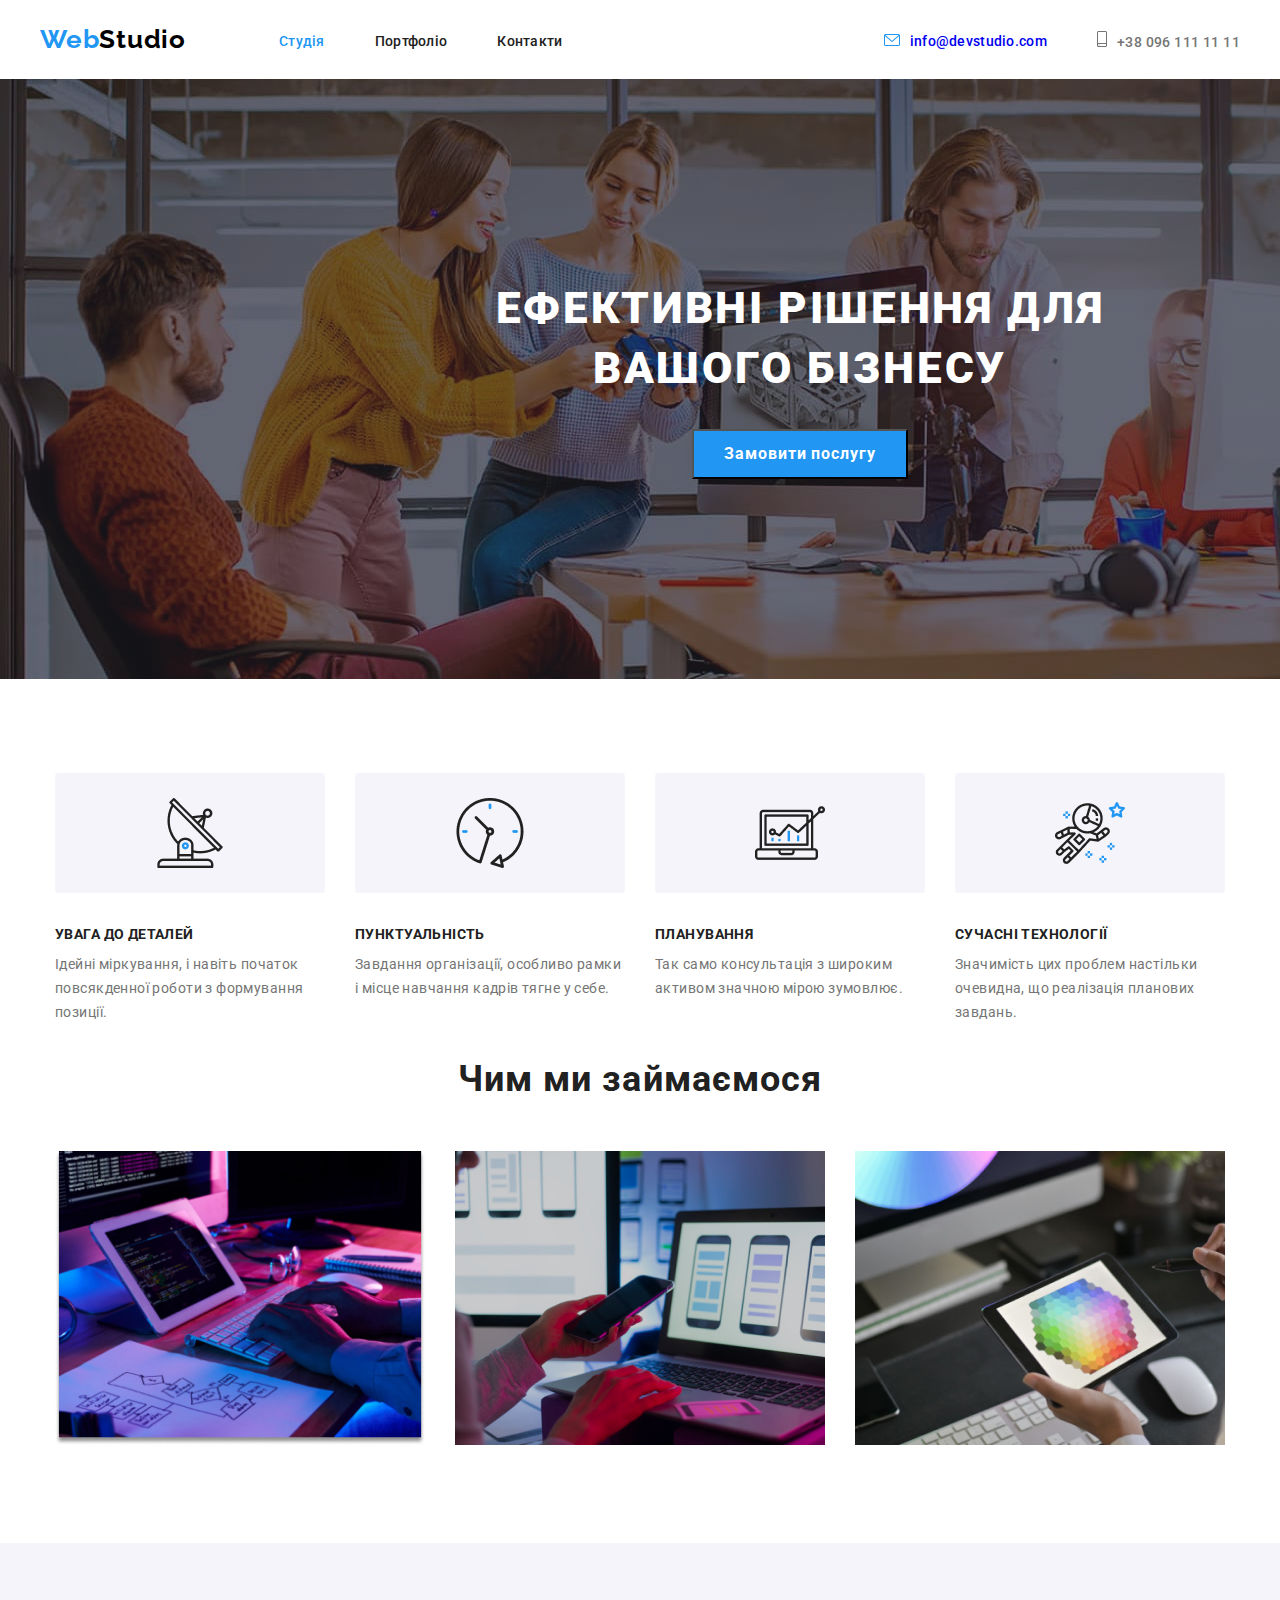
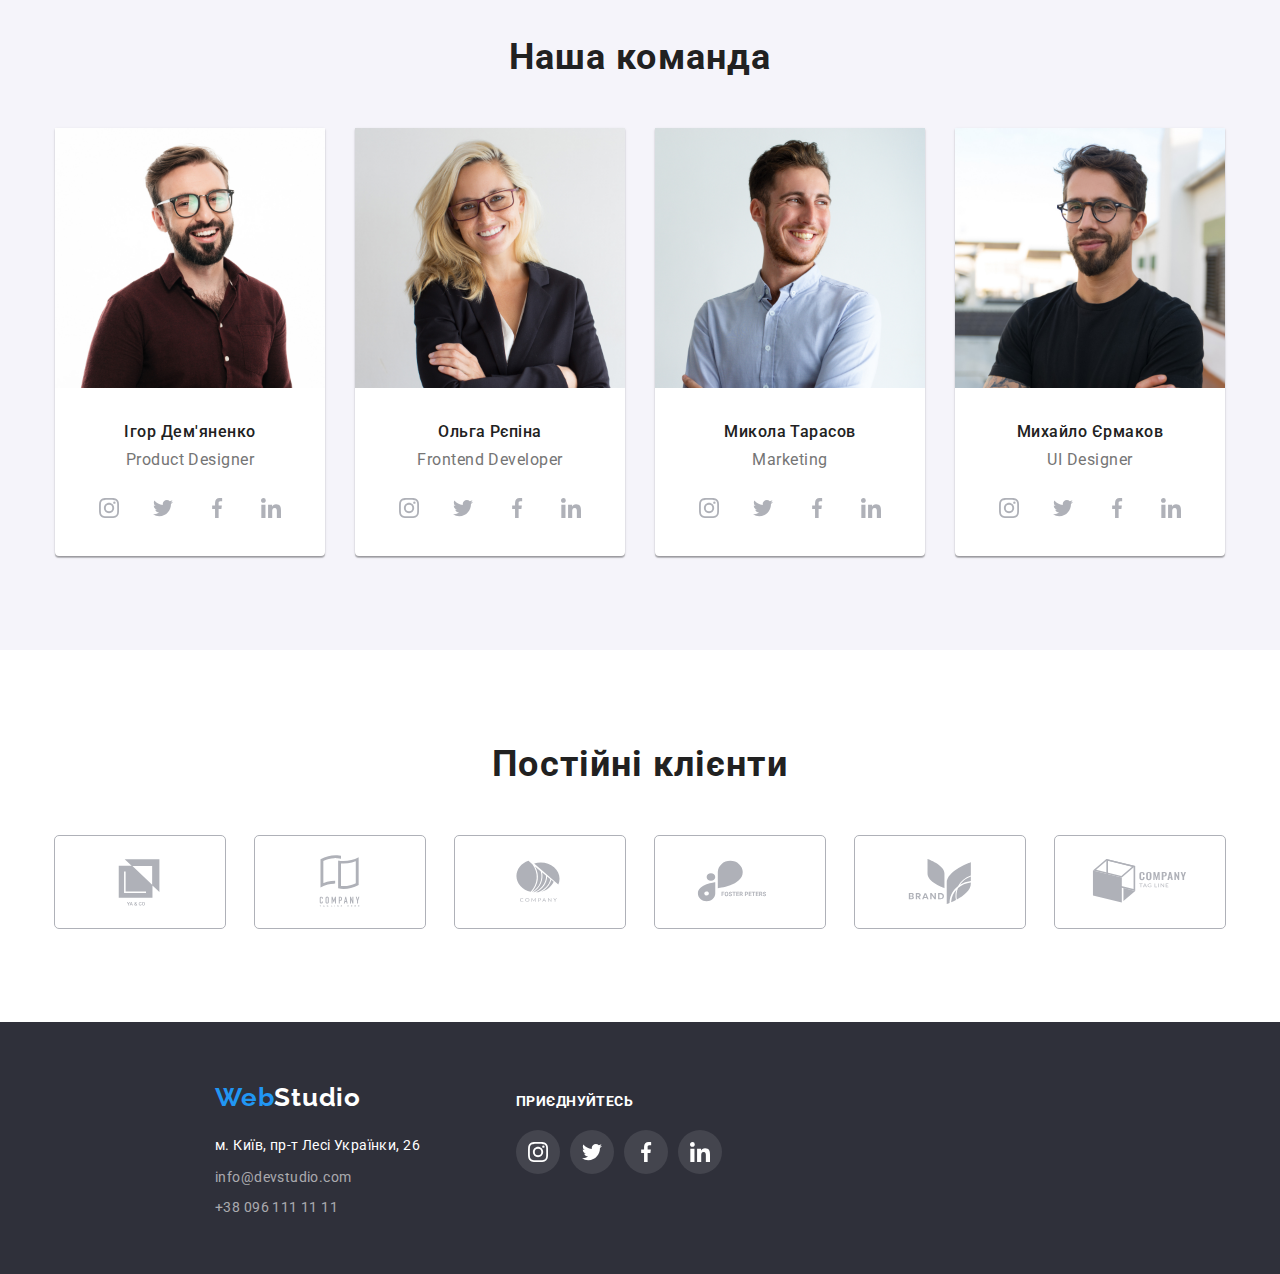
==== commit 115f948e: "update index.html" ====
--- a/index.html
+++ b/index.html
@@ -97,8 +97,8 @@
                         <p class="profession">Product Designer</p>
                         <ul class="barbers-cos-list list">
                             <li class="barbers-cos-item fing">
-                                <a href="" class="barbers-cos-link blue-link">
-                                    <svg class="barbers-blue-icon" width="20" height="20">
+                                <a href="" class="barbers-cos-link link">
+                                    <svg class="barbers-cos-icon" width="20" height="20">
                                     <use href="./img/icon.svg#icon-instagram"></use>
                                   </svg>
                                 </a>
@@ -268,8 +268,8 @@
                         </a>
                     </li>
                     <li class="client-item four-fing">
-                        <a href="" class="client-cos-link link-cos-blue">
-                            <svg class="client-icon-blue" width="106" height="60"">
+                        <a href="" class="client-cos-link link-cos">
+                            <svg class="client-icon" width="106" height="60"">
                             <use href="./img/icon.svg#icon-Logo-3"></use>
                             </svg>
                         </a>
@@ -295,7 +295,7 @@
     </main>
 
     <footer class="footer-section date">    <!-- footer-->
-        <div class="main-container">
+        <div class="address-container">
             <a href="./index.html" class="logo-footer">
             Web<span class="logo-web">Studio</span></a>     
             
@@ -314,33 +314,32 @@
             </ul>
             </address>
         </div>
-
-        <div class="main-container">
-            <h3 class="header-links">ПРИЄДНУЙТЕСЬ</h3>
+        <div class="links-container">
+            <h3 class="header-links come">ПРИЄДНУЙТЕСЬ</h3>
             <ul class="links-list">
                 <li class="links-item">
-                    <a href="" class="links-cos-link row">
+                    <a href="" class="links-cos-link">
                         <svg class="links-cos-icon" width="20" height="20">
                         <use href="./img/icon.svg#icon-instagram"></use>
                         </svg>                                 
                     </a>
                 </li>
                 <li class="links-item">
-                    <a href="" class="links-cos-link blue-link">
-                        <svg class="links-blue-icon" width="20" height="20">
+                    <a href="" class="links-cos-link">
+                        <svg class="links-cos-icon" width="20" height="20">
                         <use href="./img/icon.svg#icon-twitter"></use>
                         </svg>
                     </a>
                 </li>
                 <li class="links-item">
-                    <a href="" class="links-cos-link row">
+                    <a href="" class="links-cos-link">
                         <svg class="links-cos-icon" width="20" height="20">
                         <use href="./img/icon.svg#icon-facebook"></use>
                         </svg>                                 
                     </a>
                 </li>
                 <li class="links-item">
-                    <a href="" class="links-cos-link row">
+                    <a href="" class="links-cos-link">
                         <svg class="links-cos-icon" width="20" height="20">
                         <use href="./img/icon.svg#icon-linkedin"></use>
                         </svg>                                 
--- a/css/styles.css
+++ b/css/styles.css
@@ -12,7 +12,6 @@
     --accent-color: #2196F3;
     --white-color: #FFFFFF;
     --primary-white-color: #F5F5F5;
-
 }
 
 body{
@@ -68,9 +67,16 @@
     text-decoration: none;
 }
 
+.logo-header:focus {
+    color: red;
+    background-color: inherit;
+    outline: 0;
+}
+
 .studio{
     color: #000000;
 }
+
 
 .frame-line {
     margin-left: 93px;
@@ -92,9 +98,18 @@
     text-decoration: none;
 } 
 
-.list-html:hover {  
+.list-html:hover :focus {  
     color: var(--title-text-color);
+    background-color: inherit;
+    outline: 0;
 } 
+
+.list-html:focus {  
+    color: red;
+    background-color: inherit;
+    outline: 0;
+} 
+
 
 .list-html-label.current {
     font-weight: 500;
@@ -105,11 +120,17 @@
     text-decoration: none;
 }
 
+.list-html-label:focus {
+    color: red;
+    background-color: inherit;
+    outline: 0;
+}
+
 .list-html-label:hover {  
     color: var(--title-text-color);
 } 
 
-.list-html::after {
+/*.list-html::after {
     content: '';
     display: inline-block;
     width: 45px;
@@ -118,7 +139,7 @@
     background-size: 16px 16px;
     background-repeat: no-repeat;
     background-position: right;
-}
+}*/
 
 .block{
     font-weight: 500;
@@ -133,9 +154,14 @@
     color: orange;
 }
 
+.block:focus {
+    color: red;
+    background-color: inherit;
+    outline: 0;
+}
+
 .header-contact {
     margin-left: auto;
-    
 }
 
 .form {
@@ -152,6 +178,12 @@
     /*color: var(--accent-color);*/
     text-decoration: none;
     margin-right: 50px;
+}
+
+.email:focus {
+    color: red;
+    background-color: inherit;
+    outline: 0;
 }
 
 .email::before {
@@ -163,7 +195,8 @@
     margin-right: 10px;
 }
 
-.email::after {
+
+/*.email::after {
     content: '';
     display: block;
     width: 161px;
@@ -173,7 +206,7 @@
     background-position: left;
     background-position: 55px;
     margin-right: 30px;
-}
+}*/
 
 .email-label {
     font-weight: 500;
@@ -183,6 +216,12 @@
     color: var(--primary-text-color);
     text-decoration: none;
     margin-right: 50px;
+}
+
+.email-label:focus {
+    color: red;
+    background-color: inherit;
+    outline: 0;
 }
 
 .email-label::before {
@@ -201,6 +240,12 @@
     letter-spacing: 0.03em;
     color: var(--primary-text-color);
     text-decoration: none;      /* прибрати підкреслення */
+}
+
+.number:focus {
+    color: red;
+    background-color: inherit;
+    outline: 0;
 }
 
 .number::before {
@@ -217,6 +262,9 @@
 
 /*margin: 0 auto;    розміщення по середині*/
 
+
+
+/*   main   */
 
 .main-head {
     width: 1600px;
@@ -243,9 +291,11 @@
     margin-bottom: 30px;
 }
 
-.section-main:hover { /*селектор состояния (при наведенні) до всіх */
+                    /*селектор состояния (при наведенні) до всіх */
+/*.section-main:hover { 
     color: orange;
-}
+}*/
+
 
 /*селектор focus (при наведенні) до інтерактивних (кнопки, ссилки, елементи форми) */
 /*селектор active (при натиснені) до інтерактивних (кнопки, ссилки, елементи форми) */
@@ -276,13 +326,14 @@
     margin: 0 auto;
 }
 
-/*descrip*/
+
+
+/*  descrip  */
                 /*прихований заголовок*/
 .descrip-section {
     padding-top: 94px;
     padding-bottom: 94px;
 }
-
 
 .main-container {
     width: 1200px;
@@ -331,18 +382,26 @@
 
 .icon-mobile::before {
     background-image: url('../img/antenna\ 1.png');
+    border-radius: 4px;
+    margin-bottom: 30px;
 }
 
 .icon-clock::before {
     background-image: url('../img/clock\ 1.png');
+    border-radius: 4px;
+    margin-bottom: 30px;
 }
 
 .icon-diagram::before {
     background-image: url('../img/diagram\ 1.png');
+    border-radius: 4px;
+    margin-bottom: 30px;
 }
 
 .icon-astronaut::before {
     background-image: url('../img/astronaut\ 1.png');
+    border-radius: 4px;
+    margin-bottom: 30px;
 }
 
 .title{
@@ -353,7 +412,6 @@
     text-transform: uppercase;
     color: var(--title-text-color);
     margin-bottom: 10px;
-   
 }
 
 .text{
@@ -386,7 +444,9 @@
     gap: 30px;
 }
 
-/*team*/
+
+
+/*  -  team  -   */
 
 .team-section {
     padding-top: 94px;
@@ -396,8 +456,6 @@
 .hue {  
     background-color: #F5F4FA;
 }
-
- /*outline: 2px solid red; */ /* контур контейнера*/
 
 .team-basic {
     font-weight: 700;
@@ -456,7 +514,6 @@
     margin-bottom: 16px;
 }
 
-
 .barbers-cos-list {
     display: flex;
     justify-content: center;  /* по центру */
@@ -471,48 +528,32 @@
 .barbers-cos-link {
     width: 100%;
     height: 100%;
-    
     border-radius: 50%;
+    background-color: #FFFFFF;
     display: flex;
     align-items: center;
     justify-content: center;
 }
 
-.barbers-blue-icon {
-    fill: #FFFFFF;
+.link {
+    background-size: 20px;
+    background-repeat: no-repeat;
+    background-position: center;
+}
+
+.barbers-cos-link:hover {
+    background-color: var(--accent-color);  
 }
 
 .barbers-cos-icon {
     fill: #AFB1B8;
 }
 
-.barbers-cos-link:hover {
-    background-color: teal;
-    color: red;
-}
-
-
-/*
-.barbers-cos-link:hover {
-    background-color: teal;
-}
-
-.barbers-cos-link:hover .barbers-cos-icon {
-    fill: red;
-}*/
-
-.blue-link {
-    /*display: inline-block;*/
-    height: 44px;
-    width: 44px;
-    background-color: var(--accent-color);
-    background-size: 20px 20px;
-    background-repeat: no-repeat;
-    background-position: center;
-    border-radius: 50%;
-}
-
-.fing::after {
+.link:hover .barbers-cos-icon {
+    fill: #FFFFFF;
+}
+
+/*.fing::after {
     content: '';
     display: block;
     width: 44px;
@@ -521,27 +562,13 @@
     background-size: 16px 16px;
     background-repeat: no-repeat;
     background-position: 20px;
-}
-
-.link {
-    /*display: inline-block;*/
-    height: 44px;
-    width: 44px;
-    background-color: #FFFFFF;
-    background-size: 20px 20px;
-    background-repeat: no-repeat;
-    background-position: center;
-    border-radius: 50%;
-}
-
-.link:hover {
-    background-color: teal;
-}
-
-
-
-
-/* client-section */
+}*/
+
+
+
+
+
+/*    client-section    */
 
 
 .client-section {
@@ -583,6 +610,10 @@
     border-radius: 4px;
 }
 
+.client-cos-link:hover {
+    outline: 1px solid var(--accent-color);
+}
+
 .link-cos {
     background-size: 20px;
     background-repeat: no-repeat;
@@ -590,38 +621,17 @@
     outline: 1px solid #AFB1B8;
 }
 
-.link-cos:hover {
-    background-color: yellow;
-}
-
 .client-icon {
     fill: #AFB1B8;
 }
 
 .link-cos:hover .client-icon {
-    fill: red;
-}
-
-.link-cos-blue {
-    background-size: 20px;
-    background-repeat: no-repeat;
-    background-position: center;
-    outline: 1px solid #AFB1B8;
-}
-
-.link-cos-blue:hover {
-    background-color: yellow;
-}
-
-.client-icon-blue {
-    fill: #2196F3;
-}
-
-.link-cos-blue:hover .client-icon-blue {
-    fill: blue;
-}
-
-.four-fing::after {
+    fill: var(--accent-color);
+}
+
+
+
+/*.four-fing::after {
     content: '';
     display: block;
     width: 170px;
@@ -630,20 +640,32 @@
     background-size: 16px 16px;
     background-repeat: no-repeat;
     background-position: 107px;
-}
-
-
-/*footer*/
+}*/
+
+
+
+
+/*   - footer -   */
 
 .footer-section {
     padding-top: 60px;
     padding-bottom: 60px;
 }
 
+.address-container {
+    padding-left: 215px;
+}
+
+.links-container {
+    padding-left: 70px;
+}
+
 .date {
+    width: 1600px;
     height: 252px;
     background: #2F303A;
     margin: 0 auto;
+    display: flex;
 }
 
 .logo-footer{
@@ -708,16 +730,23 @@
     width: 206px;
     padding-left: 15px;
     padding-right: 15px;
-    margin: 0 auto; 
-    outline: 1px solid red;        
+    margin: 0 auto;        
 }
 
 .header-links {
     width: 80px;
-    /*padding-top: 30px;
-    padding-bottom: 30px;*/
-    margin: 0 auto;
+    padding-top: 12px;
     margin-bottom: 20px;
+}
+
+.come {
+    font-family: 'Roboto';
+    font-weight: 700;
+    font-size: 14px;
+    line-height: 1.14;
+    letter-spacing: 0.03em;
+    text-transform: uppercase;
+    color: #FFFFFF;
 }
 
 .links-list {
@@ -738,10 +767,7 @@
     display: flex;
     align-items: center;
     justify-content: center;
-}
-
-.links-blue-icon {
-    fill: #FFFFFF;
+    background-color: rgba(255, 255, 255, 0.1);
 }
 
 .links-cos-icon {
@@ -749,28 +775,14 @@
 }
 
 .links-cos-link:hover {
-    background-color: teal;
-    color: red;
-}
-
-.row {
-    /*display: inline-block;*/
-    height: 44px;
-    width: 44px;
-    background-color: #2f303a42;
-    background-size: 20px 20px;
-    background-repeat: no-repeat;
-    background-position: center;
-    border-radius: 50%;
-    outline: 1px solid yellow;
-}
-
-.row:hover {
-    background-color: teal;
-}
-
-
-/* section-portfolio */
+    background-color: var(--accent-color);
+    outline: 0;
+}
+
+
+
+
+/*   section-portfolio   */
 
 .section-portfolio {
     padding-top: 94px;
@@ -805,10 +817,18 @@
     padding: 6px 25px;
     border: none;
     border-radius: 4px;
+    outline: 0;
 } 
 
-
-.five-fing::after {
+.button-head:hover {
+    background-color: #FFFFFF;
+    color: blue;
+    box-shadow: 0px 1px 1px rgba(0, 0, 0, 0.12), 
+    0px 4px 4px rgba(0, 0, 0, 0.06),
+    1px 4px 6px rgba(0, 0, 0, 0.16);
+}
+
+/*.five-fing::after {
     content: '';
     display: block;
     width: 73px;
@@ -817,7 +837,7 @@
     background-size: 16px 16px;
     background-repeat: no-repeat;
     background-position: 25px;
-}
+}*/
 
 .button-portfolio {
     font-family: 'Roboto';
@@ -833,15 +853,21 @@
     border: none;           /*прибирає контур кнопки*/
     white-space: nowrap;     /*не розбивати на 2 строки*/
     border-radius: 4px;
+    outline: 0;
 }
 
 .button-portfolio:hover, :focus {  
     color: var(--white-color);
     background-color: var(--accent-color);
+    box-shadow: 0px 1px 1px rgba(0, 0, 0, 0.12), 
+    0px 4px 4px rgba(0, 0, 0, 0.06),
+    1px 4px 6px rgba(0, 0, 0, 0.16);
 } 
 
-
-/* foto-wrap */
+  
+
+
+/*    foto-wrap    */
    
 .foto-wrap {
     display: flex;     /*розміщення в ряд*/
@@ -855,15 +881,21 @@
     border: 1px solid #ECECEC;
 }
 
-
-.foto-item-shadow {
+/*.foto-item-shadow {
     width: 370px;
     border: 1px solid #ECECEC;
     display: block;
     box-shadow: 0px 1px 1px rgba(0, 0, 0, 0.12), 
     0px 4px 4px rgba(0, 0, 0, 0.06),
     1px 4px 6px rgba(0, 0, 0, 0.16);
-}
+}*/
+
+.foto-item:hover {
+    box-shadow: 0px 1px 1px rgba(0, 0, 0, 0.12), 
+    0px 4px 4px rgba(0, 0, 0, 0.06),
+    1px 4px 6px rgba(0, 0, 0, 0.16);
+}
+
 
 /*.foto-item-shadow:hover,
 .foto-item-shadow:focus {
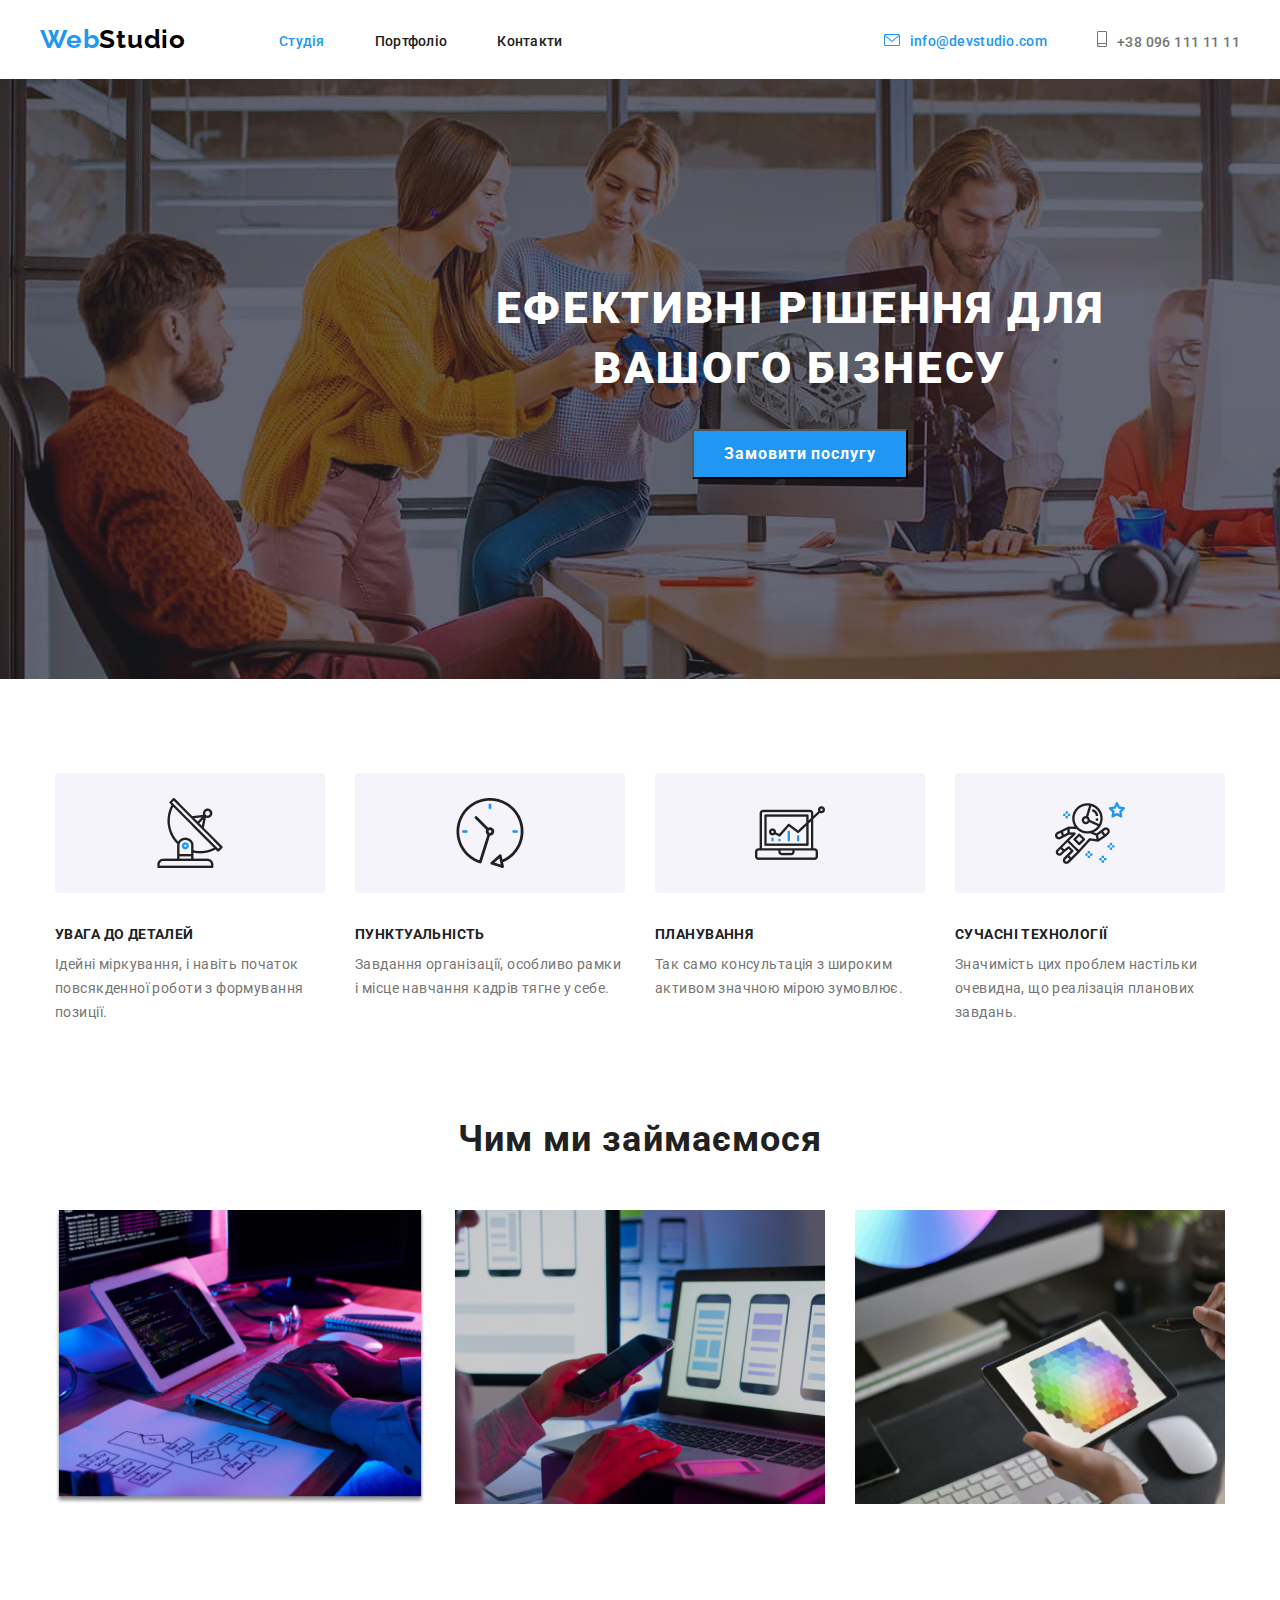
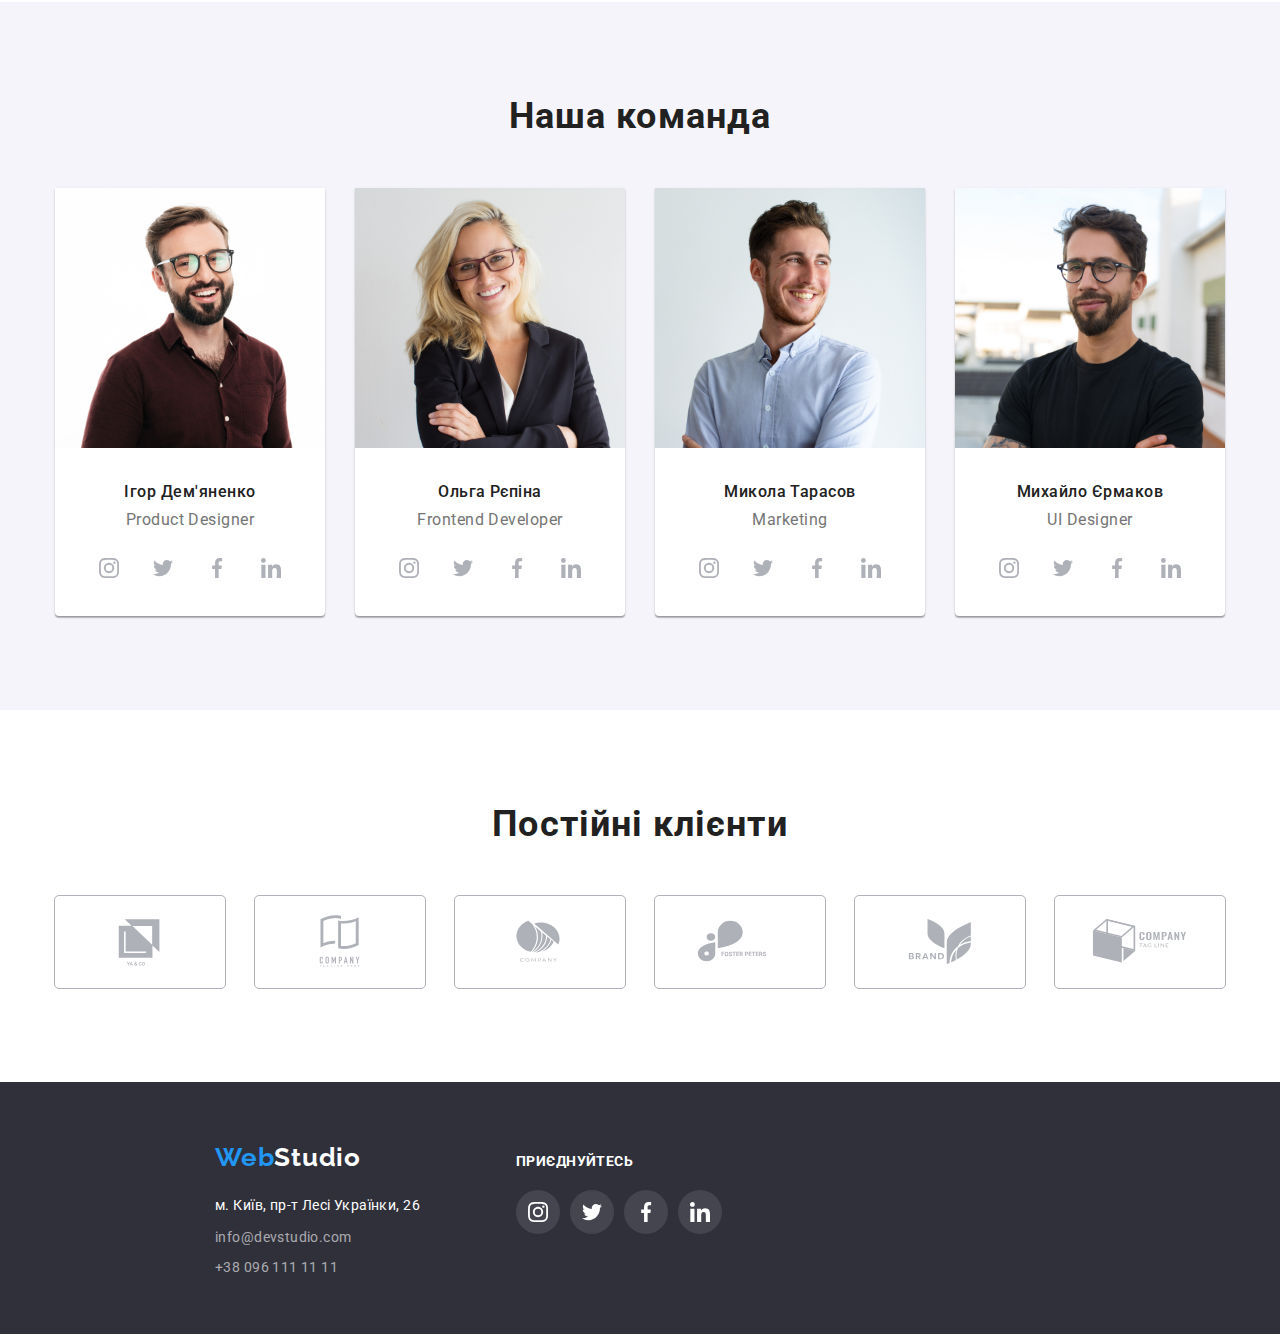
==== commit 59a40b53: "update index.html" ====
--- a/index.html
+++ b/index.html
@@ -295,57 +295,59 @@
     </main>
 
     <footer class="footer-section date">    <!-- footer-->
-        <div class="address-container">
-            <a href="./index.html" class="logo-footer">
-            Web<span class="logo-web">Studio</span></a>     
-            
-            <address class="address-picture">        
-            <a href="https://goo.gl/maps/kxmiB2aWY7ckn5UL8"
-                target="_blank" rel="noopener noreferrer nofollow"
-                class="footer-address address-size"
-                >м. Київ, пр-т Лесі Українки, 26</a>
-            <ul>
-                <li class="address-size">
-                    <a href="mailto:info@devstudio.com"
-                    class="item-footer">info@devstudio.com</a></li>
-                <li class="address-tel">
-                    <a href="tel:+380961111111"
-                    class="item-footer">+38 096 111 11 11</a></li>            
-            </ul>
-            </address>
-        </div>
-        <div class="links-container">
-            <h3 class="header-links come">ПРИЄДНУЙТЕСЬ</h3>
-            <ul class="links-list">
-                <li class="links-item">
-                    <a href="" class="links-cos-link">
-                        <svg class="links-cos-icon" width="20" height="20">
-                        <use href="./img/icon.svg#icon-instagram"></use>
-                        </svg>                                 
-                    </a>
-                </li>
-                <li class="links-item">
-                    <a href="" class="links-cos-link">
-                        <svg class="links-cos-icon" width="20" height="20">
-                        <use href="./img/icon.svg#icon-twitter"></use>
-                        </svg>
-                    </a>
-                </li>
-                <li class="links-item">
-                    <a href="" class="links-cos-link">
-                        <svg class="links-cos-icon" width="20" height="20">
-                        <use href="./img/icon.svg#icon-facebook"></use>
-                        </svg>                                 
-                    </a>
-                </li>
-                <li class="links-item">
-                    <a href="" class="links-cos-link">
-                        <svg class="links-cos-icon" width="20" height="20">
-                        <use href="./img/icon.svg#icon-linkedin"></use>
-                        </svg>                                 
-                    </a>
-                </li>
-            </ul>
+        <div class="footer-envelope">
+            <div class="address-container">
+                <a href="./index.html" class="logo-footer">
+                Web<span class="logo-web">Studio</span></a>     
+                
+                <address class="address-picture">        
+                <a href="https://goo.gl/maps/kxmiB2aWY7ckn5UL8"
+                    target="_blank" rel="noopener noreferrer nofollow"
+                    class="footer-address address-size"
+                    >м. Київ, пр-т Лесі Українки, 26</a>
+                <ul>
+                    <li class="address-size">
+                        <a href="mailto:info@devstudio.com"
+                        class="item-footer">info@devstudio.com</a></li>
+                    <li class="address-tel">
+                        <a href="tel:+380961111111"
+                        class="item-footer">+38 096 111 11 11</a></li>            
+                </ul>
+                </address>
+            </div>
+            <div class="links-container">
+                <h3 class="header-links come">ПРИЄДНУЙТЕСЬ</h3>
+                <ul class="links-list">
+                    <li class="links-item">
+                        <a href="" class="links-cos-link">
+                            <svg class="links-cos-icon" width="20" height="20">
+                            <use href="./img/icon.svg#icon-instagram"></use>
+                            </svg>                                 
+                        </a>
+                    </li>
+                    <li class="links-item">
+                        <a href="" class="links-cos-link">
+                            <svg class="links-cos-icon" width="20" height="20">
+                            <use href="./img/icon.svg#icon-twitter"></use>
+                            </svg>
+                        </a>
+                    </li>
+                    <li class="links-item">
+                        <a href="" class="links-cos-link">
+                            <svg class="links-cos-icon" width="20" height="20">
+                            <use href="./img/icon.svg#icon-facebook"></use>
+                            </svg>                                 
+                        </a>
+                    </li>
+                    <li class="links-item">
+                        <a href="" class="links-cos-link">
+                            <svg class="links-cos-icon" width="20" height="20">
+                            <use href="./img/icon.svg#icon-linkedin"></use>
+                            </svg>                                 
+                        </a>
+                    </li>
+                </ul>
+            </div>
         </div>
     </footer>
 </body>
--- a/css/styles.css
+++ b/css/styles.css
@@ -68,7 +68,7 @@
 }
 
 .logo-header:focus {
-    color: red;
+    color: var(--accent-color);
     background-color: inherit;
     outline: 0;
 }
@@ -98,18 +98,16 @@
     text-decoration: none;
 } 
 
-.list-html:hover :focus {  
-    color: var(--title-text-color);
-    background-color: inherit;
+.list-html:hover {  
+    color: var(--accent-color);
+} 
+
+.list-html:focus {  
+    color: var(--accent-color);
+    background-color: var(--white-color);
     outline: 0;
 } 
 
-.list-html:focus {  
-    color: red;
-    background-color: inherit;
-    outline: 0;
-} 
-
 
 .list-html-label.current {
     font-weight: 500;
@@ -121,7 +119,7 @@
 }
 
 .list-html-label:focus {
-    color: red;
+    color: var(--accent-color);
     background-color: inherit;
     outline: 0;
 }
@@ -150,15 +148,19 @@
     text-decoration: none;
 }
 
+
 .block:hover {
-    color: orange;
+    color: var(--accent-color);
 }
 
 .block:focus {
-    color: red;
-    background-color: inherit;
+    color: var(--accent-color);
+    background-color: var(--white-color);;
     outline: 0;
 }
+
+
+
 
 .header-contact {
     margin-left: auto;
@@ -175,14 +177,15 @@
     font-size: 14px;
     line-height: 1.14;
     letter-spacing: 0.02em;
-    /*color: var(--accent-color);*/
+    color: var(--accent-color);
     text-decoration: none;
     margin-right: 50px;
 }
 
+.email:hover,
 .email:focus {
-    color: red;
-    background-color: inherit;
+    color: var(--accent-color);
+    background-color: white;
     outline: 0;
 }
 
@@ -194,6 +197,8 @@
     background-image: url(../img/envelope\ \(hover\).png);
     margin-right: 10px;
 }
+
+
 
 
 /*.email::after {
@@ -218,9 +223,9 @@
     margin-right: 50px;
 }
 
+.email-label:hover,
 .email-label:focus {
-    color: red;
-    background-color: inherit;
+    color: var(--accent-color);
     outline: 0;
 }
 
@@ -242,8 +247,9 @@
     text-decoration: none;      /* прибрати підкреслення */
 }
 
+.number:hover,
 .number:focus {
-    color: red;
+    color: var(--accent-color);
     background-color: inherit;
     outline: 0;
 }
@@ -257,7 +263,6 @@
     /*align-items: baseline;*/   /* вирівнювання по лінії букв */
     margin-right: 10px;
 }
-
 
 
 /*margin: 0 auto;    розміщення по середині*/
@@ -332,7 +337,6 @@
                 /*прихований заголовок*/
 .descrip-section {
     padding-top: 94px;
-    padding-bottom: 94px;
 }
 
 .main-container {
@@ -360,7 +364,6 @@
 }
 
 .descrip-list {
-    height: 98px;
     display: flex;
     gap: 30px;
 }
@@ -541,8 +544,10 @@
     background-position: center;
 }
 
-.barbers-cos-link:hover {
-    background-color: var(--accent-color);  
+.barbers-cos-link:hover,
+.barbers-cos-link:focus {
+    background-color: var(--accent-color); 
+    outline: 0; 
 }
 
 .barbers-cos-icon {
@@ -551,6 +556,11 @@
 
 .link:hover .barbers-cos-icon {
     fill: #FFFFFF;
+}
+
+.link:focus .barbers-cos-icon {
+   fill: #FFFFFF;
+   
 }
 
 /*.fing::after {
@@ -610,7 +620,9 @@
     border-radius: 4px;
 }
 
-.client-cos-link:hover {
+.client-cos-link:hover,
+.client-cos-link:focus {
+    background-color: white;
     outline: 1px solid var(--accent-color);
 }
 
@@ -625,11 +637,10 @@
     fill: #AFB1B8;
 }
 
-.link-cos:hover .client-icon {
+.link-cos:hover .client-icon,
+.link-cos:focus .client-icon {
     fill: var(--accent-color);
 }
-
-
 
 /*.four-fing::after {
     content: '';
@@ -652,20 +663,24 @@
     padding-bottom: 60px;
 }
 
+.footer-envelope {
+    width: 1600px;
+    display: flex;
+    margin: 0 auto;
+
+}
+
 .address-container {
     padding-left: 215px;
 }
 
 .links-container {
-    padding-left: 70px;
+    margin-left: 70px;
 }
 
 .date {
-    width: 1600px;
     height: 252px;
     background: #2F303A;
-    margin: 0 auto;
-    display: flex;
 }
 
 .logo-footer{
@@ -774,6 +789,7 @@
     fill: #FFFFFF;
 }
 
+.links-cos-link:focus,
 .links-cos-link:hover {
     background-color: var(--accent-color);
     outline: 0;
@@ -820,12 +836,14 @@
     outline: 0;
 } 
 
-.button-head:hover {
-    background-color: #FFFFFF;
-    color: blue;
+.button-head:hover,
+.button-head:focus {
+    background-color: var(--accent-color);
+    color: #FFFFFF;
     box-shadow: 0px 1px 1px rgba(0, 0, 0, 0.12), 
     0px 4px 4px rgba(0, 0, 0, 0.06),
     1px 4px 6px rgba(0, 0, 0, 0.16);
+    cursor: pointer;
 }
 
 /*.five-fing::after {
@@ -856,12 +874,14 @@
     outline: 0;
 }
 
-.button-portfolio:hover, :focus {  
+.button-portfolio:hover,
+.button-portfolio:focus {  
     color: var(--white-color);
     background-color: var(--accent-color);
     box-shadow: 0px 1px 1px rgba(0, 0, 0, 0.12), 
     0px 4px 4px rgba(0, 0, 0, 0.06),
     1px 4px 6px rgba(0, 0, 0, 0.16);
+    cursor: pointer;        /* курсор pointer */
 } 
 
   
